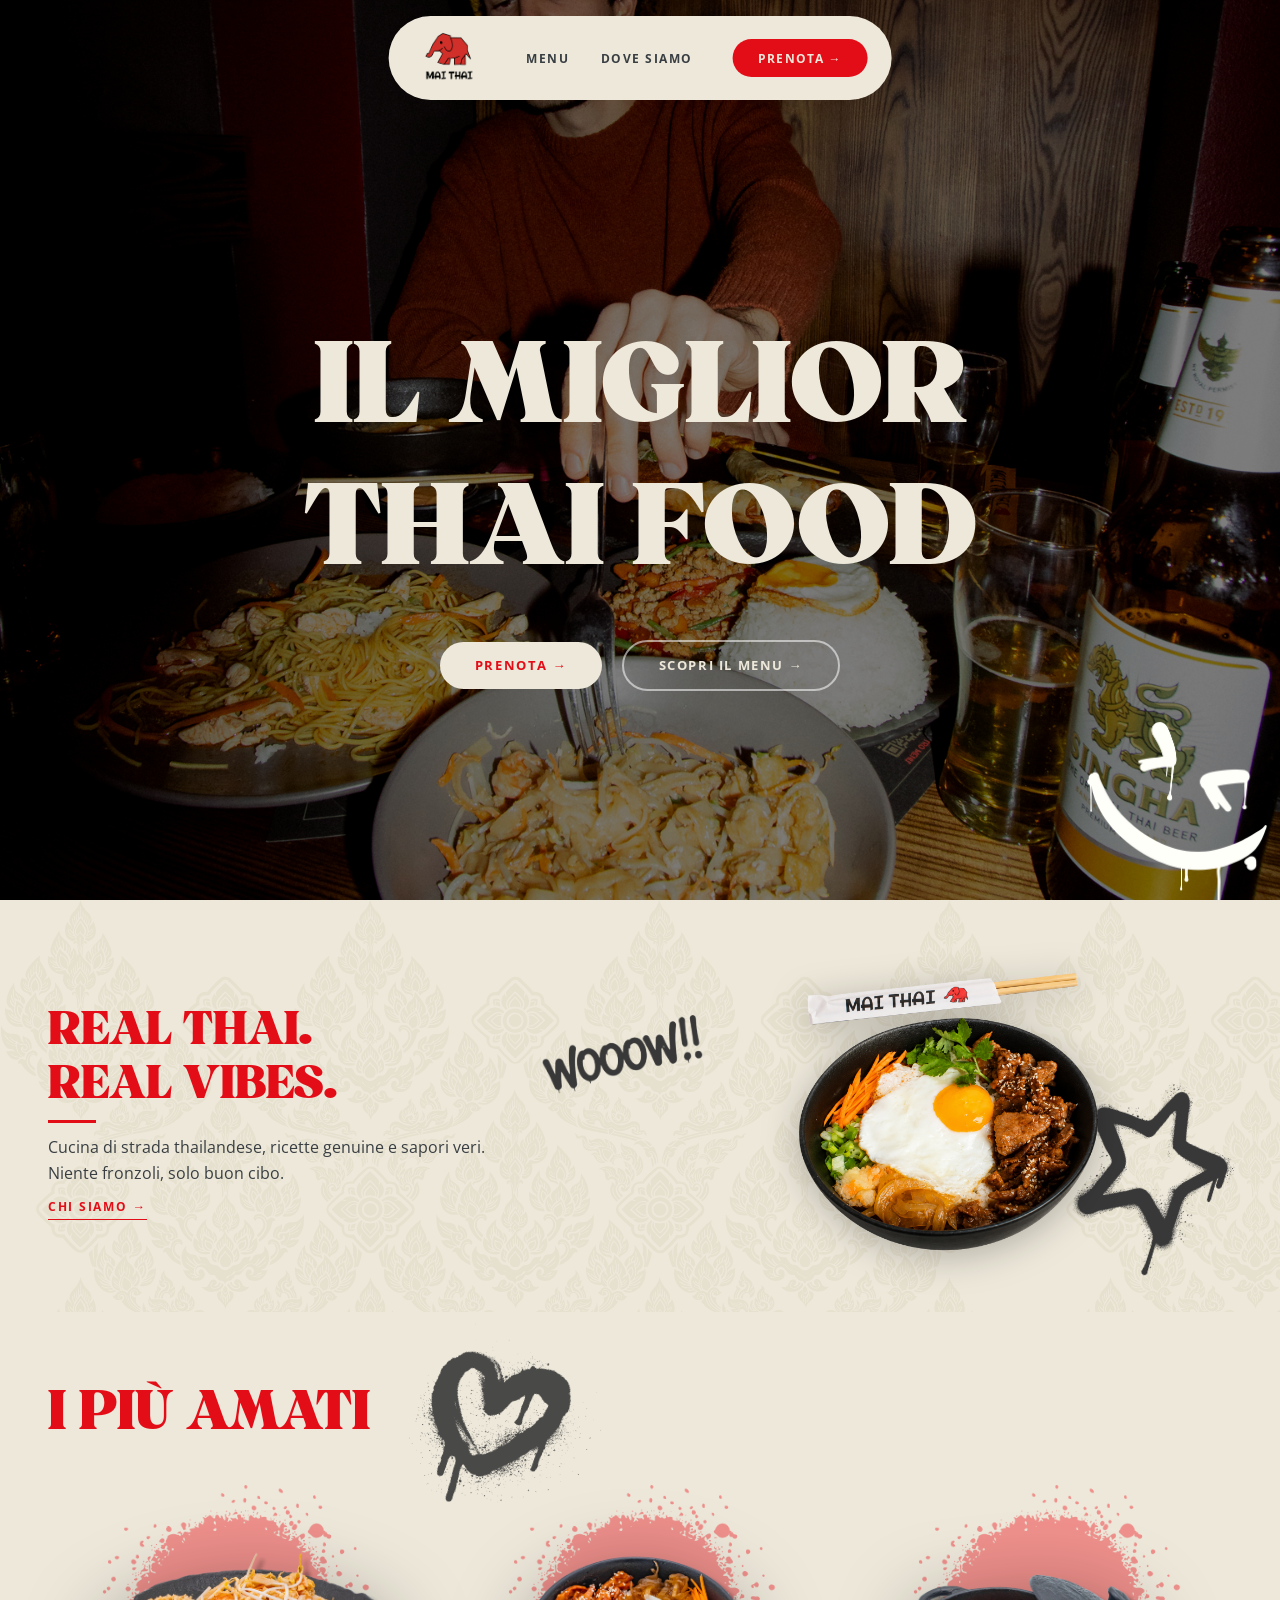
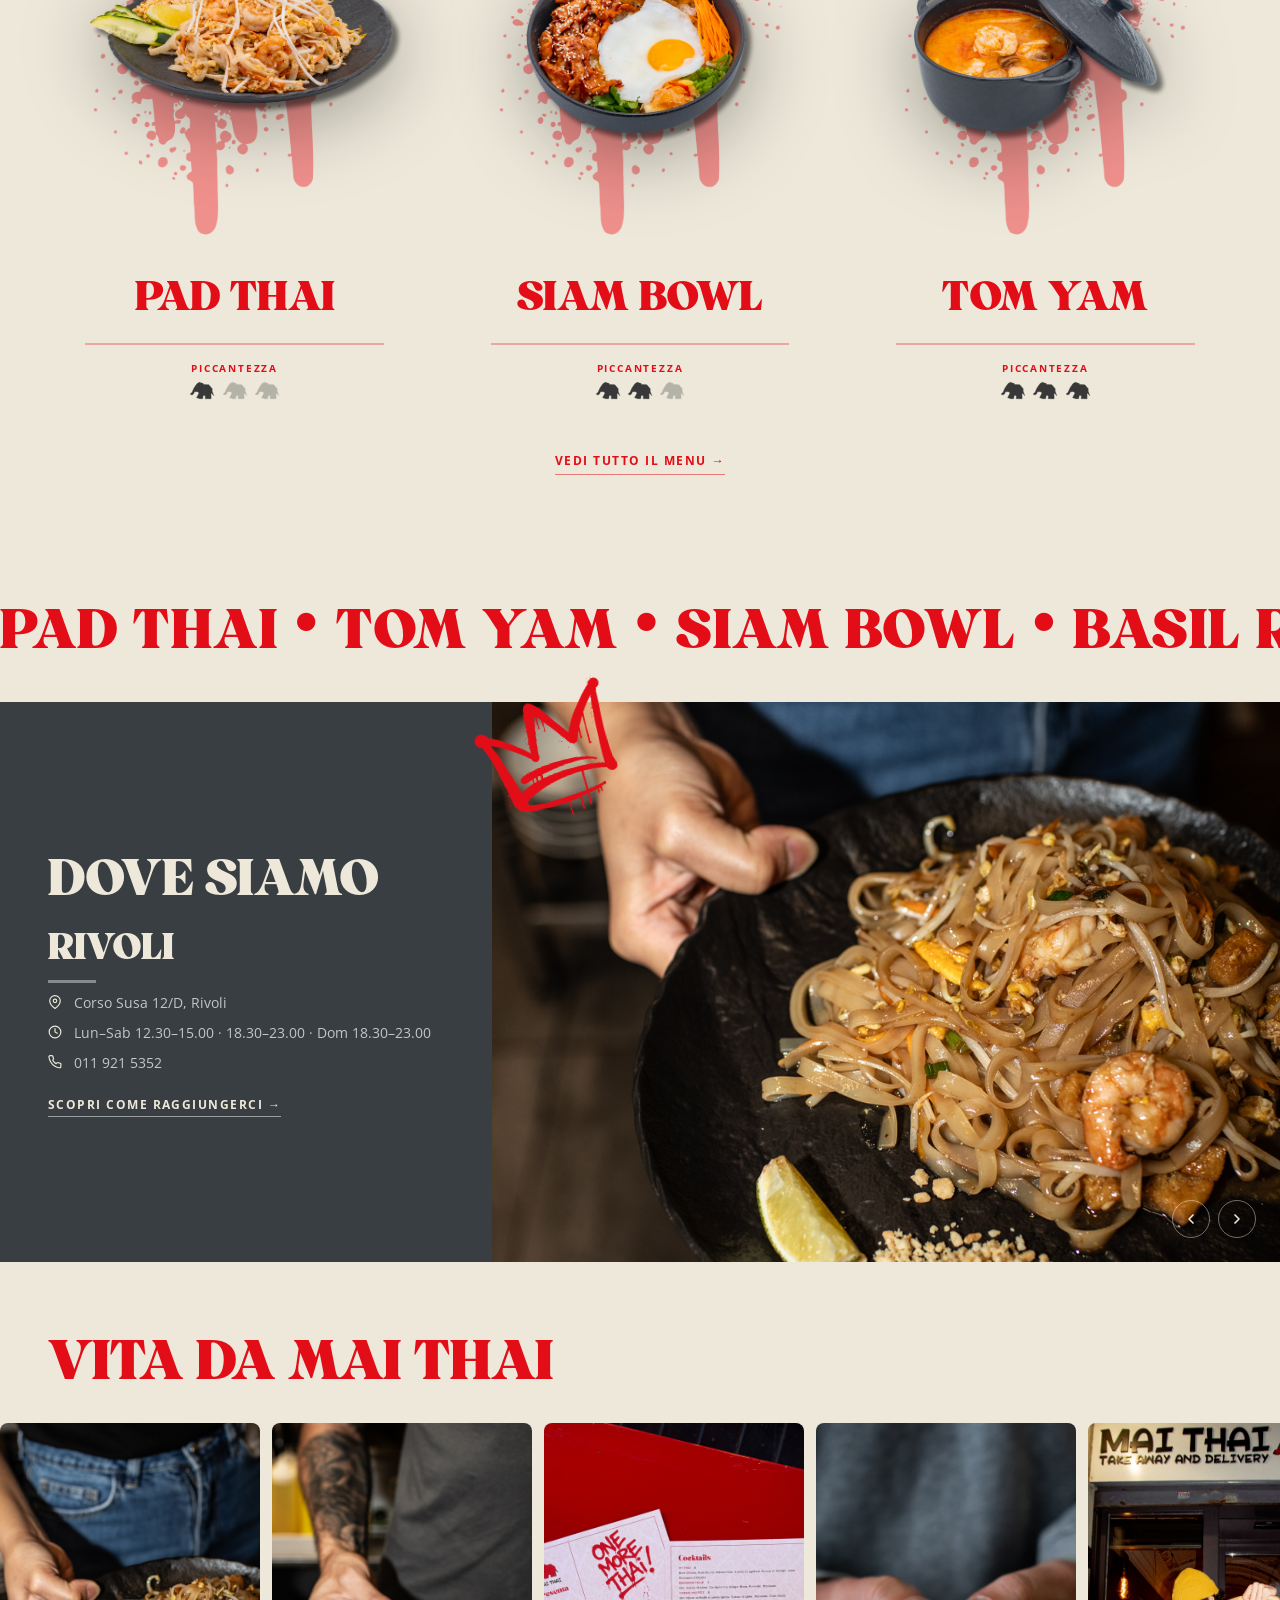
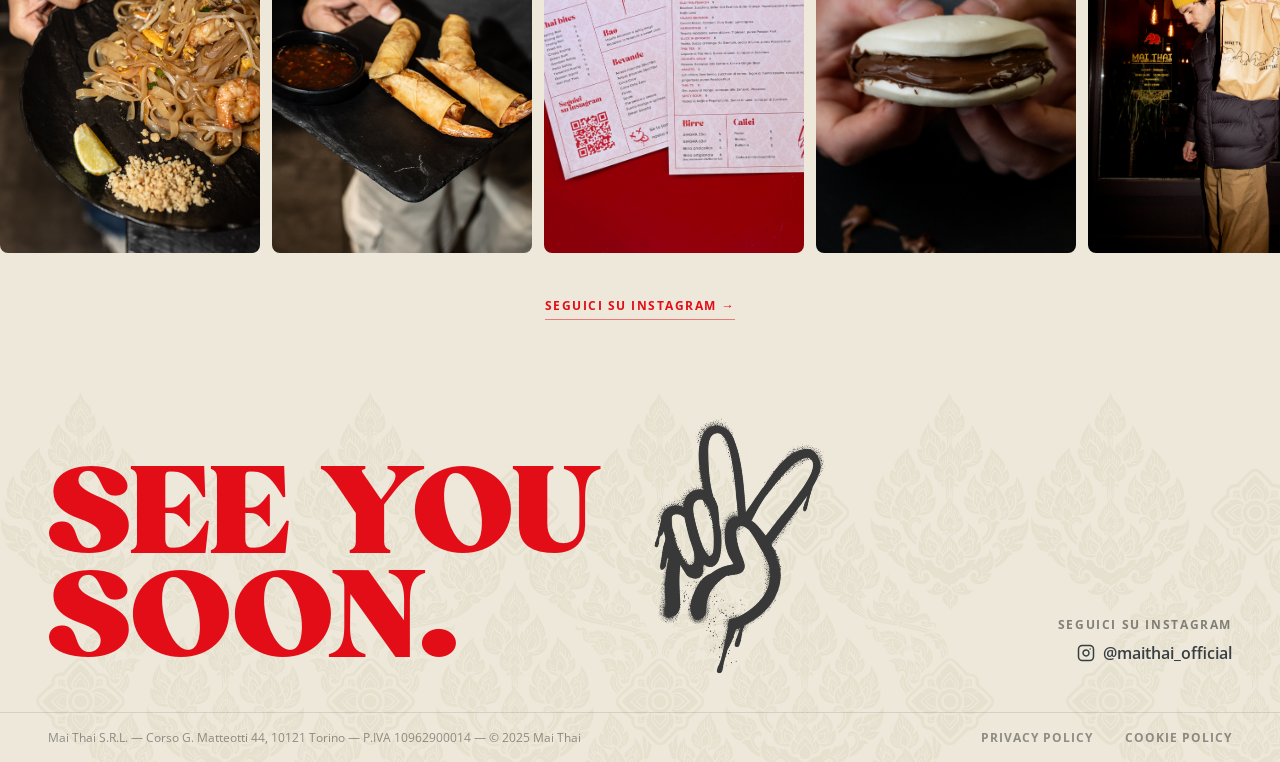
==== index.html @ e47cfad9 "Grafiche graffiti: bestseller beige, corona sedi, freccia hero sedi Sezione 'I piu amati': - Sfondo " ====
<!DOCTYPE html>
<html lang="it">
<head>
  <meta charset="UTF-8">
  <meta name="viewport" content="width=device-width, initial-scale=1.0">
  <title>Mai Thai — Ristorante Thai Torino</title>
  <link rel="icon" href="images/loghi/logoheader.png">
  <link rel="stylesheet" href="css/reset.css">
  <link rel="stylesheet" href="css/animations.css">
  <link rel="stylesheet" href="css/home-v3.css">
  <link rel="preconnect" href="https://fonts.googleapis.com">
  <link rel="preconnect" href="https://fonts.gstatic.com" crossorigin>
  <link href="https://fonts.googleapis.com/css2?family=Open+Sans:ital,wght@0,300..800;1,300..800&display=swap" rel="stylesheet">
</head>
<body>

  <!-- ===== HEADER ===== -->
  <header class="v3-header">
    <div class="v3-header__inner">
      <a href="index.html" class="v3-header__logo">
        <img src="images/loghi/logoheader.png" alt="Mai Thai">
      </a>
      <nav class="v3-header__nav">
        <a href="menu.html">Menu</a>
        <a href="sedi.html">Dove siamo</a>
      </nav>
      <a href="sedi.html" class="v3-header__cta">Prenota &rarr;</a>
      <button class="v3-header__burger" aria-label="Apri menu" aria-expanded="false">
        <span></span><span></span><span></span>
      </button>
    </div>
  </header>

  <div class="v3-nav-mobile" id="v3-nav-mobile">
    <div class="v3-nav-mobile__inner">
      <a href="menu.html">Menu</a>
      <a href="sedi.html">Dove siamo</a>
      <a href="sedi.html" class="v3-nav-mobile__cta">Prenota &rarr;</a>
    </div>
  </div>

  <main>

    <!-- ===== HERO ===== -->
    <section class="v3-hero">

      <div class="v3-hero__content">
        <h1 class="v3-hero__title">
          <span>Il miglior</span>
          <span>Thai Food</span>
        </h1>
        <div class="v3-hero__ctas">
          <a href="sedi.html" class="v3-hero__cta v3-hero__cta--primary">Prenota →</a>
          <a href="#bestseller" class="v3-hero__cta v3-hero__cta--secondary">Scopri il menu →</a>
        </div>
      </div>

      <img src="images/grafiche/grafiti/SMILE.png" alt="" class="v3-graffiti v3-graffiti--smile-hero" aria-hidden="true">

    </section>

    <!-- ===== CHI SIAMO ===== -->
    <section class="v3-chisiamo">

      <div class="v3-chisiamo__inner">

        <div class="v3-chisiamo__text" data-reveal>
          <h2 class="v3-chisiamo__title">Real Thai.<br>Real Vibes.</h2>
          <div class="v3-chisiamo__divider"></div>
          <p class="v3-chisiamo__desc">Cucina di strada thailandese, ricette genuine e sapori veri. Niente fronzoli, solo buon cibo.</p>
          <a href="sedi.html" class="v3-chisiamo__link">Chi siamo &rarr;</a>
        </div>

        <img src="images/grafiche/grafiti/WOOW.png" alt="" class="v3-graffiti v3-graffiti--woow-chisiamo" aria-hidden="true">
        <img src="images/grafiche/grafiti/STELLINA.png" alt="" class="v3-graffiti v3-graffiti--stella-chisiamo-2" aria-hidden="true">

        <div class="v3-chisiamo__visual">
          <div class="v3-chisiamo__photo" data-reveal-right>
            <img src="images/grafiche/PROVA CHI SIAMO.png" alt="Mai Thai ristorante">
          </div>
        </div>

      </div>

    </section>

    <!-- ===== BEST SELLER ===== -->
    <section class="v3-bestseller" id="bestseller">

      <img src="images/grafiche/grafiti/cuore.png" alt="" class="v3-graffiti v3-graffiti--cuore-bs" aria-hidden="true">

      <h2 class="v3-bestseller__title">I più amati</h2>

      <div class="v3-bestseller__grid">

        <div class="v3-dish">
          <div class="v3-dish__img">
            <img src="images/PIATTI/PADTHAI.png" alt="Pad Thai">
          </div>
          <h3 class="v3-dish__name">Pad Thai</h3>
          <div class="v3-dish__spice">
            <span class="v3-dish__spice-label">Piccantezza</span>
            <div class="v3-dish__spice-icons">
              <img src="images/loghi/elefante-rosso.svg" class="active" alt="">
              <img src="images/loghi/elefante-rosso.svg" alt="">
              <img src="images/loghi/elefante-rosso.svg" alt="">
            </div>
          </div>
          <div class="v3-dish__line"></div>
        </div>

        <div class="v3-dish">
          <div class="v3-dish__img">
            <img src="images/PIATTI/SIAMBOWL.png" alt="Siam Bowl">
          </div>
          <h3 class="v3-dish__name">Siam Bowl</h3>
          <div class="v3-dish__spice">
            <span class="v3-dish__spice-label">Piccantezza</span>
            <div class="v3-dish__spice-icons">
              <img src="images/loghi/elefante-rosso.svg" class="active" alt="">
              <img src="images/loghi/elefante-rosso.svg" class="active" alt="">
              <img src="images/loghi/elefante-rosso.svg" alt="">
            </div>
          </div>
          <div class="v3-dish__line"></div>
        </div>

        <div class="v3-dish">
          <div class="v3-dish__img">
            <img src="images/PIATTI/TOMYAMKOONG.png" alt="Tom Yam">
          </div>
          <h3 class="v3-dish__name">Tom Yam</h3>
          <div class="v3-dish__spice">
            <span class="v3-dish__spice-label">Piccantezza</span>
            <div class="v3-dish__spice-icons">
              <img src="images/loghi/elefante-rosso.svg" class="active" alt="">
              <img src="images/loghi/elefante-rosso.svg" class="active" alt="">
              <img src="images/loghi/elefante-rosso.svg" class="active" alt="">
            </div>
          </div>
          <div class="v3-dish__line"></div>
        </div>

      </div>

      <div class="v3-bestseller__cta">
        <a href="menu.html">Vedi tutto il menu &rarr;</a>
      </div>

    </section>

    <!-- ===== TICKER ===== -->
    <div class="v3-ticker" aria-hidden="true">
      <div class="v3-ticker__wrap">
        <div class="v3-ticker__track">
          <span>PAD THAI &bull; TOM YAM &bull; SIAM BOWL &bull; BASIL RICE &bull; SPRING ROLL &bull; GREEN CURRY &bull; PRAWN PANANG &bull;&nbsp;&nbsp;</span>
          <span>PAD THAI &bull; TOM YAM &bull; SIAM BOWL &bull; BASIL RICE &bull; SPRING ROLL &bull; GREEN CURRY &bull; PRAWN PANANG &bull;&nbsp;&nbsp;</span>
        </div>
      </div>
    </div>

    <!-- ===== DOVE SIAMO — SLIDER ===== -->
    <section class="v3-sedi">

      <img src="images/grafiche/grafiti/corona-rossa.png" alt="" class="v3-graffiti v3-graffiti--corona-sedi" aria-hidden="true">

      <!-- Colonna sinistra: info slides + controlli -->
      <div class="v3-sedi__left">

        <!-- Slide 1: Rivoli -->
        <div class="v3-sedi__slide active">
          <div class="v3-sedi__info">
            <h2 class="v3-sedi__heading">Dove siamo</h2>
            <p class="v3-sedi__city">Rivoli</p>
            <div class="v3-sedi__divider"></div>
            <div class="v3-sedi__row">
              <svg width="14" height="14" viewBox="0 0 24 24" fill="none" stroke="currentColor" stroke-width="2" stroke-linecap="round" stroke-linejoin="round"><path d="M21 10c0 7-9 13-9 13s-9-6-9-13a9 9 0 0 1 18 0z"/><circle cx="12" cy="10" r="3"/></svg>
              Corso Susa 12/D, Rivoli
            </div>
            <div class="v3-sedi__row">
              <svg width="14" height="14" viewBox="0 0 24 24" fill="none" stroke="currentColor" stroke-width="2" stroke-linecap="round" stroke-linejoin="round"><circle cx="12" cy="12" r="10"/><polyline points="12 6 12 12 16 14"/></svg>
              Lun–Sab 12.30–15.00 &middot; 18.30–23.00 &middot; Dom 18.30–23.00
            </div>
            <div class="v3-sedi__row">
              <svg width="14" height="14" viewBox="0 0 24 24" fill="none" stroke="currentColor" stroke-width="2" stroke-linecap="round" stroke-linejoin="round"><path d="M22 16.92v3a2 2 0 0 1-2.18 2 19.79 19.79 0 0 1-8.63-3.07A19.5 19.5 0 0 1 4.69 12 19.79 19.79 0 0 1 1.61 3.41 2 2 0 0 1 3.59 1h3a2 2 0 0 1 2 1.72 12.84 12.84 0 0 0 .7 2.81 2 2 0 0 1-.45 2.11L8.09 8.91a16 16 0 0 0 6 6l1.27-1.27a2 2 0 0 1 2.11-.45 12.84 12.84 0 0 0 2.81.7A2 2 0 0 1 22 16.92z"/></svg>
              <a href="tel:01119215352">011 921 5352</a>
            </div>
            <a href="sedi.html#rivoli" class="v3-sedi__cta">Scopri come raggiungerci &rarr;</a>
          </div>
        </div>

        <!-- Slide 2: Torino -->
        <div class="v3-sedi__slide">
          <div class="v3-sedi__info">
            <h2 class="v3-sedi__heading">Dove siamo</h2>
            <p class="v3-sedi__city">Torino</p>
            <div class="v3-sedi__divider"></div>
            <div class="v3-sedi__row">
              <svg width="14" height="14" viewBox="0 0 24 24" fill="none" stroke="currentColor" stroke-width="2" stroke-linecap="round" stroke-linejoin="round"><path d="M21 10c0 7-9 13-9 13s-9-6-9-13a9 9 0 0 1 18 0z"/><circle cx="12" cy="10" r="3"/></svg>
              Via Mazzini 56/H, Torino
            </div>
            <div class="v3-sedi__row">
              <svg width="14" height="14" viewBox="0 0 24 24" fill="none" stroke="currentColor" stroke-width="2" stroke-linecap="round" stroke-linejoin="round"><circle cx="12" cy="12" r="10"/><polyline points="12 6 12 12 16 14"/></svg>
              Lun–Sab 12.30–15.00 &middot; 18.30–23.00 &middot; Dom 18.30–23.00
            </div>
            <div class="v3-sedi__row">
              <svg width="14" height="14" viewBox="0 0 24 24" fill="none" stroke="currentColor" stroke-width="2" stroke-linecap="round" stroke-linejoin="round"><path d="M22 16.92v3a2 2 0 0 1-2.18 2 19.79 19.79 0 0 1-8.63-3.07A19.5 19.5 0 0 1 4.69 12 19.79 19.79 0 0 1 1.61 3.41 2 2 0 0 1 3.59 1h3a2 2 0 0 1 2 1.72 12.84 12.84 0 0 0 .7 2.81 2 2 0 0 1-.45 2.11L8.09 8.91a16 16 0 0 0 6 6l1.27-1.27a2 2 0 0 1 2.11-.45 12.84 12.84 0 0 0 2.81.7A2 2 0 0 1 22 16.92z"/></svg>
              <a href="tel:0117633653">011 763 3653</a>
            </div>
            <a href="sedi.html#torino" class="v3-sedi__cta">Scopri come raggiungerci &rarr;</a>
          </div>
        </div>

        <!-- Slide 3: Moncalieri -->
        <div class="v3-sedi__slide">
          <div class="v3-sedi__info">
            <h2 class="v3-sedi__heading">Dove siamo</h2>
            <p class="v3-sedi__city">Moncalieri</p>
            <div class="v3-sedi__divider"></div>
            <div class="v3-sedi__row">
              <svg width="14" height="14" viewBox="0 0 24 24" fill="none" stroke="currentColor" stroke-width="2" stroke-linecap="round" stroke-linejoin="round"><path d="M21 10c0 7-9 13-9 13s-9-6-9-13a9 9 0 0 1 18 0z"/><circle cx="12" cy="10" r="3"/></svg>
              Strada Torino 1, Moncalieri
            </div>
            <div class="v3-sedi__row">
              <svg width="14" height="14" viewBox="0 0 24 24" fill="none" stroke="currentColor" stroke-width="2" stroke-linecap="round" stroke-linejoin="round"><circle cx="12" cy="12" r="10"/><polyline points="12 6 12 12 16 14"/></svg>
              Lun–Sab 12.30–15.00 &middot; 18.30–23.00 &middot; Dom 18.30–23.00
            </div>
            <div class="v3-sedi__row">
              <svg width="14" height="14" viewBox="0 0 24 24" fill="none" stroke="currentColor" stroke-width="2" stroke-linecap="round" stroke-linejoin="round"><path d="M22 16.92v3a2 2 0 0 1-2.18 2 19.79 19.79 0 0 1-8.63-3.07A19.5 19.5 0 0 1 4.69 12 19.79 19.79 0 0 1 1.61 3.41 2 2 0 0 1 3.59 1h3a2 2 0 0 1 2 1.72 12.84 12.84 0 0 0 .7 2.81 2 2 0 0 1-.45 2.11L8.09 8.91a16 16 0 0 0 6 6l1.27-1.27a2 2 0 0 1 2.11-.45 12.84 12.84 0 0 0 2.81.7A2 2 0 0 1 22 16.92z"/></svg>
              <a href="tel:0116404405">011 640 4405</a>
            </div>
            <a href="sedi.html#moncalieri" class="v3-sedi__cta">Scopri come raggiungerci &rarr;</a>
          </div>
        </div>

        <!-- Slide 4: Torino 2 -->
        <div class="v3-sedi__slide">
          <div class="v3-sedi__info">
            <h2 class="v3-sedi__heading">Dove siamo</h2>
            <p class="v3-sedi__city">Torino 2</p>
            <div class="v3-sedi__divider"></div>
            <div class="v3-sedi__row">
              <svg width="14" height="14" viewBox="0 0 24 24" fill="none" stroke="currentColor" stroke-width="2" stroke-linecap="round" stroke-linejoin="round"><path d="M21 10c0 7-9 13-9 13s-9-6-9-13a9 9 0 0 1 18 0z"/><circle cx="12" cy="10" r="3"/></svg>
              Via G. Gropello 22, Torino
            </div>
            <div class="v3-sedi__row">
              <svg width="14" height="14" viewBox="0 0 24 24" fill="none" stroke="currentColor" stroke-width="2" stroke-linecap="round" stroke-linejoin="round"><circle cx="12" cy="12" r="10"/><polyline points="12 6 12 12 16 14"/></svg>
              Lun–Sab 12.30–15.00 &middot; 18.30–23.00 &middot; Dom 18.30–23.00
            </div>
            <div class="v3-sedi__row">
              <svg width="14" height="14" viewBox="0 0 24 24" fill="none" stroke="currentColor" stroke-width="2" stroke-linecap="round" stroke-linejoin="round"><path d="M22 16.92v3a2 2 0 0 1-2.18 2 19.79 19.79 0 0 1-8.63-3.07A19.5 19.5 0 0 1 4.69 12 19.79 19.79 0 0 1 1.61 3.41 2 2 0 0 1 3.59 1h3a2 2 0 0 1 2 1.72 12.84 12.84 0 0 0 .7 2.81 2 2 0 0 1-.45 2.11L8.09 8.91a16 16 0 0 0 6 6l1.27-1.27a2 2 0 0 1 2.11-.45 12.84 12.84 0 0 0 2.81.7A2 2 0 0 1 22 16.92z"/></svg>
              <a href="tel:0117602823">011 760 2823</a>
            </div>
            <a href="sedi.html#torino2" class="v3-sedi__cta">Scopri come raggiungerci &rarr;</a>
          </div>
        </div>

        <!-- Slide 5: Chieri -->
        <div class="v3-sedi__slide">
          <div class="v3-sedi__info">
            <h2 class="v3-sedi__heading">Dove siamo</h2>
            <p class="v3-sedi__city">Chieri</p>
            <div class="v3-sedi__divider"></div>
            <div class="v3-sedi__row">
              <svg width="14" height="14" viewBox="0 0 24 24" fill="none" stroke="currentColor" stroke-width="2" stroke-linecap="round" stroke-linejoin="round"><path d="M21 10c0 7-9 13-9 13s-9-6-9-13a9 9 0 0 1 18 0z"/><circle cx="12" cy="10" r="3"/></svg>
              Via Marconi 1, Chieri
            </div>
            <div class="v3-sedi__row">
              <svg width="14" height="14" viewBox="0 0 24 24" fill="none" stroke="currentColor" stroke-width="2" stroke-linecap="round" stroke-linejoin="round"><circle cx="12" cy="12" r="10"/><polyline points="12 6 12 12 16 14"/></svg>
              Lun–Sab 12.30–15.00 &middot; 18.30–23.00 &middot; Dom 18.30–23.00
            </div>
            <div class="v3-sedi__row">
              <svg width="14" height="14" viewBox="0 0 24 24" fill="none" stroke="currentColor" stroke-width="2" stroke-linecap="round" stroke-linejoin="round"><path d="M22 16.92v3a2 2 0 0 1-2.18 2 19.79 19.79 0 0 1-8.63-3.07A19.5 19.5 0 0 1 4.69 12 19.79 19.79 0 0 1 1.61 3.41 2 2 0 0 1 3.59 1h3a2 2 0 0 1 2 1.72 12.84 12.84 0 0 0 .7 2.81 2 2 0 0 1-.45 2.11L8.09 8.91a16 16 0 0 0 6 6l1.27-1.27a2 2 0 0 1 2.11-.45 12.84 12.84 0 0 0 2.81.7A2 2 0 0 1 22 16.92z"/></svg>
              <a href="tel:0119315778">011 931 5778</a>
            </div>
            <a href="sedi.html#chieri" class="v3-sedi__cta">Scopri come raggiungerci &rarr;</a>
          </div>
        </div>

        <!-- Slide 6: Cuneo -->
        <div class="v3-sedi__slide">
          <div class="v3-sedi__info">
            <h2 class="v3-sedi__heading">Dove siamo</h2>
            <p class="v3-sedi__city">Cuneo</p>
            <div class="v3-sedi__divider"></div>
            <div class="v3-sedi__row">
              <svg width="14" height="14" viewBox="0 0 24 24" fill="none" stroke="currentColor" stroke-width="2" stroke-linecap="round" stroke-linejoin="round"><path d="M21 10c0 7-9 13-9 13s-9-6-9-13a9 9 0 0 1 18 0z"/><circle cx="12" cy="10" r="3"/></svg>
              Piazza Vincenzo Virginio 9/B, Cuneo
            </div>
            <div class="v3-sedi__row">
              <svg width="14" height="14" viewBox="0 0 24 24" fill="none" stroke="currentColor" stroke-width="2" stroke-linecap="round" stroke-linejoin="round"><circle cx="12" cy="12" r="10"/><polyline points="12 6 12 12 16 14"/></svg>
              Lun–Sab 12.30–15.00 &middot; 18.30–23.00 &middot; Dom 18.30–23.00
            </div>
            <div class="v3-sedi__row">
              <svg width="14" height="14" viewBox="0 0 24 24" fill="none" stroke="currentColor" stroke-width="2" stroke-linecap="round" stroke-linejoin="round"><path d="M22 16.92v3a2 2 0 0 1-2.18 2 19.79 19.79 0 0 1-8.63-3.07A19.5 19.5 0 0 1 4.69 12 19.79 19.79 0 0 1 1.61 3.41 2 2 0 0 1 3.59 1h3a2 2 0 0 1 2 1.72 12.84 12.84 0 0 0 .7 2.81 2 2 0 0 1-.45 2.11L8.09 8.91a16 16 0 0 0 6 6l1.27-1.27a2 2 0 0 1 2.11-.45 12.84 12.84 0 0 0 2.81.7A2 2 0 0 1 22 16.92z"/></svg>
              <a href="tel:0171480470">0171 480 470</a>
            </div>
            <a href="sedi.html#cuneo" class="v3-sedi__cta">Scopri come raggiungerci &rarr;</a>
          </div>
        </div>

        <!-- Slide 7: Mondovì -->
        <div class="v3-sedi__slide">
          <div class="v3-sedi__info">
            <h2 class="v3-sedi__heading">Dove siamo</h2>
            <p class="v3-sedi__city">Mondov&igrave;</p>
            <div class="v3-sedi__divider"></div>
            <div class="v3-sedi__row">
              <svg width="14" height="14" viewBox="0 0 24 24" fill="none" stroke="currentColor" stroke-width="2" stroke-linecap="round" stroke-linejoin="round"><path d="M21 10c0 7-9 13-9 13s-9-6-9-13a9 9 0 0 1 18 0z"/><circle cx="12" cy="10" r="3"/></svg>
              Corso Statuto 10, Mondov&igrave;
            </div>
            <div class="v3-sedi__row">
              <svg width="14" height="14" viewBox="0 0 24 24" fill="none" stroke="currentColor" stroke-width="2" stroke-linecap="round" stroke-linejoin="round"><circle cx="12" cy="12" r="10"/><polyline points="12 6 12 12 16 14"/></svg>
              Lun–Sab 12.30–15.00 &middot; 18.30–23.00 &middot; Dom 18.30–23.00
            </div>
            <div class="v3-sedi__row">
              <svg width="14" height="14" viewBox="0 0 24 24" fill="none" stroke="currentColor" stroke-width="2" stroke-linecap="round" stroke-linejoin="round"><path d="M22 16.92v3a2 2 0 0 1-2.18 2 19.79 19.79 0 0 1-8.63-3.07A19.5 19.5 0 0 1 4.69 12 19.79 19.79 0 0 1 1.61 3.41 2 2 0 0 1 3.59 1h3a2 2 0 0 1 2 1.72 12.84 12.84 0 0 0 .7 2.81 2 2 0 0 1-.45 2.11L8.09 8.91a16 16 0 0 0 6 6l1.27-1.27a2 2 0 0 1 2.11-.45 12.84 12.84 0 0 0 2.81.7A2 2 0 0 1 22 16.92z"/></svg>
              <a href="tel:0174300296">0174 300 296</a>
            </div>
            <a href="sedi.html#mondovi" class="v3-sedi__cta">Scopri come raggiungerci &rarr;</a>
          </div>
        </div>

      </div>

      <!-- Colonna destra: foto -->
      <div class="v3-sedi__right">
        <div class="v3-sedi__photo active"><img src="images/street/STREET1.jpg" alt="Mai Thai Rivoli" style="object-position: center 55%;"></div>
        <div class="v3-sedi__photo"><img src="images/street/STREET2.jpg" alt="Mai Thai Torino" style="object-position: center 55%;"></div>
        <div class="v3-sedi__photo"><img src="images/street/STREET3.jpg" alt="Mai Thai Moncalieri" style="object-position: center center;"></div>
        <div class="v3-sedi__photo"><img src="images/street/STREET4.jpg" alt="Mai Thai Torino 2" style="object-position: center 55%;"></div>
        <div class="v3-sedi__photo"><img src="images/street/STREET5.jpg" alt="Mai Thai Chieri" style="object-position: center 35%;"></div>
        <div class="v3-sedi__photo"><img src="images/street/STREET6.jpg" alt="Mai Thai Cuneo" style="object-position: center 40%;"></div>
        <div class="v3-sedi__photo"><img src="images/street/STREET7.jpg" alt="Mai Thai Mondovì" style="object-position: center 40%;"></div>
      </div>

      <!-- Frecce overlay sulla foto (desktop) -->
      <div class="v3-sedi__arrows">
        <button class="v3-sedi__btn v3-sedi__btn--prev" aria-label="Sede precedente">
          <svg viewBox="0 0 24 24"><polyline points="15 18 9 12 15 6"/></svg>
        </button>
        <button class="v3-sedi__btn v3-sedi__btn--next" aria-label="Sede successiva">
          <svg viewBox="0 0 24 24"><polyline points="9 18 15 12 9 6"/></svg>
        </button>
      </div>

      <!-- Controlli (dots mobile) -->
      <div class="v3-sedi__controls">
        <span class="v3-sedi__counter"><strong>1</strong> / 7</span>
      </div>

    </section>

    <!-- ===== GALLERY — VITA DA MAI THAI ===== -->
    <section class="v3-gallery">

      <h2 class="v3-gallery__title">Vita da Mai Thai</h2>

      <div class="v3-gallery__wrap">
        <!-- Le foto sono elencate due volte: l'animazione trasla del 50%,
             cosi il loop si richiude senza stacco (stesso schema del ticker) -->
        <div class="v3-gallery__strip">
          <div class="v3-gallery__item"><img src="images/street/STREET1.jpg" alt="" loading="lazy"></div>
          <div class="v3-gallery__item"><img src="images/street/STREET2.jpg" alt="" loading="lazy"></div>
          <div class="v3-gallery__item"><img src="images/street/STREET3.jpg" alt="" loading="lazy"></div>
          <div class="v3-gallery__item"><img src="images/street/STREET4.jpg" alt="" loading="lazy"></div>
          <div class="v3-gallery__item"><img src="images/street/STREET5.jpg" alt="" loading="lazy"></div>
          <div class="v3-gallery__item"><img src="images/street/STREET7.jpg" alt="" loading="lazy"></div>
          <div class="v3-gallery__item"><img src="images/street/STREET8.jpg" alt="" loading="lazy"></div>
          <div class="v3-gallery__item"><img src="images/street/STREET9.jpg" alt="" loading="lazy"></div>
          <div class="v3-gallery__item"><img src="images/street/STREET10.jpg" alt="" loading="lazy"></div>
          <div class="v3-gallery__item"><img src="images/street/STREET11.jpg" alt="" loading="lazy"></div>

          <div class="v3-gallery__item" aria-hidden="true"><img src="images/street/STREET1.jpg" alt="" loading="lazy"></div>
          <div class="v3-gallery__item" aria-hidden="true"><img src="images/street/STREET2.jpg" alt="" loading="lazy"></div>
          <div class="v3-gallery__item" aria-hidden="true"><img src="images/street/STREET3.jpg" alt="" loading="lazy"></div>
          <div class="v3-gallery__item" aria-hidden="true"><img src="images/street/STREET4.jpg" alt="" loading="lazy"></div>
          <div class="v3-gallery__item" aria-hidden="true"><img src="images/street/STREET5.jpg" alt="" loading="lazy"></div>
          <div class="v3-gallery__item" aria-hidden="true"><img src="images/street/STREET7.jpg" alt="" loading="lazy"></div>
          <div class="v3-gallery__item" aria-hidden="true"><img src="images/street/STREET8.jpg" alt="" loading="lazy"></div>
          <div class="v3-gallery__item" aria-hidden="true"><img src="images/street/STREET9.jpg" alt="" loading="lazy"></div>
          <div class="v3-gallery__item" aria-hidden="true"><img src="images/street/STREET10.jpg" alt="" loading="lazy"></div>
          <div class="v3-gallery__item" aria-hidden="true"><img src="images/street/STREET11.jpg" alt="" loading="lazy"></div>
        </div>
      </div>

      <div class="v3-gallery__cta">
        <a href="https://www.instagram.com/maithai_official/" target="_blank" rel="noopener">Seguici su Instagram &rarr;</a>
      </div>

    </section>

  </main>

  <!-- ===== FOOTER ===== -->
  <footer class="v3-footer">

    <div class="v3-footer__main">
      <h2 class="v3-footer__headline">See you<br>soon.</h2>
      <img src="images/grafiche/grafiti/HAND.png" alt="" class="v3-graffiti v3-graffiti--smile-footer" aria-hidden="true">
      <div class="v3-footer__social">
        <p class="v3-footer__social-label">Seguici su Instagram</p>
        <a href="https://www.instagram.com/maithai_official/" target="_blank" rel="noopener" class="v3-footer__social-handle">
          <svg width="18" height="18" viewBox="0 0 24 24" fill="none" stroke="currentColor" stroke-width="2" stroke-linecap="round" stroke-linejoin="round"><rect x="2" y="2" width="20" height="20" rx="5" ry="5"/><path d="M16 11.37A4 4 0 1 1 12.63 8 4 4 0 0 1 16 11.37z"/><line x1="17.5" y1="6.5" x2="17.51" y2="6.5"/></svg>
          @maithai_official
        </a>
      </div>
    </div>

    <div class="v3-footer__bottom">
      <p class="v3-footer__legal">Mai Thai S.R.L. &mdash; Corso G. Matteotti 44, 10121 Torino &mdash; P.IVA 10962900014 &mdash; &copy; 2025 Mai Thai</p>
      <div class="v3-footer__bottom-links">
        <a href="#">Privacy Policy</a>
        <a href="#">Cookie Policy</a>
      </div>
    </div>

  </footer>

  <script src="js/animations.js"></script>
  <script src="js/home-v3.js"></script>

</body>
</html>
---- css/animations.css ----
/* ===== ANIMAZIONI SITO ===== */

/* ----- Scroll to top button ----- */
.scroll-top {
  position: fixed;
  bottom: 2rem;
  right: 2rem;
  z-index: 900;
  width: 48px;
  height: 48px;
  border-radius: 50%;
  background-color: var(--color-white);
  border: none;
  cursor: pointer;
  display: flex;
  align-items: center;
  justify-content: center;
  box-shadow: 0 4px 16px rgba(0,0,0,0.20);
  opacity: 0;
  transform: translateY(12px);
  transition: opacity 0.3s ease, transform 0.3s ease, background-color 0.2s;
  pointer-events: none;
}

.scroll-top.is-visible {
  opacity: 1;
  transform: translateY(0);
  pointer-events: auto;
}

.scroll-top:hover {
  background-color: var(--color-red);
  animation: btn-bounce-up 0.4s ease;
}

@keyframes btn-bounce-up {
  0%, 100% { transform: translateY(0); }
  40%       { transform: translateY(-6px); }
  70%       { transform: translateY(-2px); }
}

.scroll-top svg {
  width: 20px;
  height: 20px;
  color: var(--color-red);
  transition: color 0.2s;
}

.scroll-top:hover svg {
  color: var(--color-white);
}


/* ----- Transizioni tra pagine: loader con logo ----- */
#page-loader {
  position: fixed;
  inset: 0;
  z-index: 9999;
  background-color: #EDE8DA;
  display: flex;
  align-items: center;
  justify-content: center;
  opacity: 0;
  pointer-events: none;
  transition: opacity 0.25s ease;
}

#page-loader.is-active {
  opacity: 1;
  pointer-events: all;
}

#page-loader img {
  width: 140px;
  opacity: 0;
  transform: scale(0.85);
  transition: opacity 0.2s ease 0.15s, transform 0.3s cubic-bezier(0.34, 1.56, 0.64, 1) 0.15s;
}

#page-loader.is-active img {
  opacity: 1;
  transform: scale(1);
}

@keyframes page-fade-in {
  from { opacity: 0; }
  to   { opacity: 1; }
}

body {
  animation: page-fade-in 0.35s ease forwards;
}


/* ----- Scroll reveal ----- */
[data-reveal] {
  opacity: 0;
  transform: translateY(30px);
  transition: opacity 0.65s ease, transform 0.65s ease;
}

[data-reveal].is-visible {
  opacity: 1;
  transform: translateY(0);
}

/* ----- Scroll reveal con stagger sui figli ----- */
[data-reveal-stagger] > * {
  opacity: 0;
  transform: translateY(24px);
  transition: opacity 0.55s ease, transform 0.55s ease;
}

[data-reveal-stagger].is-visible > * {
  opacity: 1;
  transform: translateY(0);
}

/* ----- Hero: parole del titolo ----- */
.hero__word {
  display: inline-block;
  opacity: 0;
  transform: translateY(28px);
  transition: opacity 0.5s ease, transform 0.5s cubic-bezier(0.34, 1.56, 0.64, 1);
}

.hero__word.is-visible {
  opacity: 1;
  transform: translateY(0);
}

/* ----- Hero: sottotitolo e bottoni ----- */
.hero__sub,
.hero__actions {
  opacity: 0;
  transform: translateY(18px);
  transition: opacity 0.5s ease, transform 0.5s ease;
}

.hero__sub.is-visible,
.hero__actions.is-visible {
  opacity: 1;
  transform: translateY(0);
}

/* ----- Slide da destra con bounce ----- */
[data-reveal-right] {
  opacity: 0;
  transform: translateX(60px);
  transition: opacity 0.9s ease, transform 1.1s cubic-bezier(0.34, 1.56, 0.64, 1);
}

[data-reveal-right].is-visible {
  opacity: 1;
  transform: translateX(0);
}

/* ----- Rispetta prefers-reduced-motion ----- */
@media (prefers-reduced-motion: reduce) {
  [data-reveal],
  [data-reveal-right],
  [data-reveal-stagger] > *,
  .hero__word,
  .hero__sub,
  .hero__actions {
    opacity: 1 !important;
    transform: none !important;
    transition: none !important;
  }
}
---- css/home-v3.css ----
/* ===== HOME V3 — Bold Street Style ===== */

@font-face {
  font-family: 'TAN Ashford';
  src: url('../font/ashford-bold.woff') format('woff');
  font-weight: bold;
  font-style: normal;
}

:root {
  --red: #E30D18;
  --beige: #EDE8DA;
  --black: #383E42;
  --white: #EDE8DA;
  --font-display: 'TAN Ashford', Georgia, serif;
  --font-body: 'Open Sans', sans-serif;
}

*, *::before, *::after { box-sizing: border-box; margin: 0; padding: 0; }

body {
  font-family: var(--font-body);
  background-color: var(--beige);
  background-image: url("../images/grafiche/TEXTURE MENU.png");
  background-repeat: repeat;
  background-blend-mode: multiply;
  color: var(--black);
  -webkit-font-smoothing: antialiased;
}

a { text-decoration: none; color: inherit; }
ul { list-style: none; }
img { max-width: 100%; display: block; }

/* ===== HEADER ===== */

.v3-header {
  position: fixed;
  top: 1rem;
  left: 50%;
  transform: translateX(-50%);
  width: fit-content;
  max-width: calc(100% - 4rem);
  z-index: 100;
  background-color: var(--beige);
  border-radius: 999px;
}

.v3-header__inner {
  display: flex;
  align-items: center;
  gap: 2.5rem;
  padding: 0.7rem 1.5rem 0.7rem 1.5rem;
}

.v3-header__logo {
  flex-shrink: 0;
}

.v3-header__logo img {
  height: 62px;
  width: auto;
  display: block;
}

.v3-header__nav {
  display: flex;
  align-items: center;
  gap: 2rem;
}

.v3-header__nav a {
  font-family: var(--font-body);
  font-weight: 700;
  font-size: 0.75rem;
  letter-spacing: 0.12em;
  text-transform: uppercase;
  color: var(--black);
  transition: color 0.2s;
}

.v3-header__nav a:hover,
.v3-header__nav a.active {
  color: var(--red);
}

.v3-header__cta {
  font-family: var(--font-body);
  font-weight: 700;
  font-size: 0.75rem;
  letter-spacing: 0.1em;
  text-transform: uppercase;
  color: var(--beige);
  background-color: var(--red);
  padding: 0.65rem 1.6rem;
  border-radius: 999px;
  transition: background-color 0.2s;
  white-space: nowrap;
  flex-shrink: 0;
}

.v3-header__cta:hover {
  background-color: var(--black);
}

/* ===== GRAFFITI BASE ===== */

.v3-graffiti {
  position: absolute;
  pointer-events: none;
  user-select: none;
}

/* ===== HERO ===== */

.v3-hero {
  background-color: var(--red);
  background-image: url('../images/street/STREET6.jpg');
  background-size: cover;
  background-position: center 70%;
  min-height: 100vh;
  padding-top: 100px;
  display: flex;
  align-items: center;
  justify-content: center;
  padding-left: 3rem;
  padding-right: 3rem;
  position: relative;
  overflow: hidden;
}

.v3-hero::before {
  content: '';
  position: absolute;
  inset: 0;
  background: rgba(0, 0, 0, 0.50);
  z-index: 0;
}

.v3-hero__content {
  display: flex;
  flex-direction: column;
  align-items: center;
  gap: 3rem;
  z-index: 1;
  position: relative;
  text-align: center;
}

.v3-hero__title {
  font-family: var(--font-display);
  font-size: clamp(6rem, 13vw, 20rem);
  color: var(--white);
  line-height: 0.85;
  text-transform: uppercase;
  display: flex;
  flex-direction: column;
  align-items: center;
}

.v3-hero__title span {
  white-space: nowrap;
}

.v3-hero__ctas {
  display: flex;
  align-items: center;
  gap: 1.2rem;
}

.v3-hero__cta {
  font-family: var(--font-body);
  font-weight: 700;
  font-size: 0.82rem;
  letter-spacing: 0.12em;
  text-transform: uppercase;
  padding: 0.9rem 2.2rem;
  border-radius: 999px;
  transition: background-color 0.2s, color 0.2s, border-color 0.2s;
}

.v3-hero__cta--primary {
  background-color: var(--white);
  color: var(--red);
}

.v3-hero__cta--primary:hover {
  background-color: var(--black);
  color: var(--beige);
}

.v3-hero__cta--secondary {
  background-color: transparent;
  color: var(--white);
  border: 2px solid rgba(255,255,255,0.55);
}

.v3-hero__cta--secondary:hover {
  background-color: var(--black);
  color: var(--beige);
  border-color: var(--black);
}

.v3-hero__dish img {
  width: 100%;
  height: auto;
  object-fit: contain;
  filter: drop-shadow(0 30px 60px rgba(0,0,0,0.35));
}

/* WOOW — non usato al momento */
.v3-graffiti--woow {
  width: 280px;
  top: 12%;
  right: 4%;
  z-index: 3;
}

/* SMILE — posizione originale, dietro il piatto */
.v3-graffiti--smile-hero {
  width: 180px;
  bottom: -4%;
  right: 1%;
  z-index: 2;
  filter: brightness(0) invert(1) sepia(0.5) saturate(0.6);
}

/* ===== CHI SIAMO ===== */

.v3-chisiamo {
  position: relative;
  background-color: var(--beige);
  background-image: url("../images/grafiche/TEXTURE MENU.png");
  background-repeat: repeat;
  background-blend-mode: multiply;
  padding: 2.5rem 0 2rem;
  overflow: hidden;
}

.v3-chisiamo__inner {
  position: relative;
  z-index: 1;
  display: grid;
  grid-template-columns: 1fr 1fr;
  gap: 2rem;
  align-items: center;
  max-width: 1300px;
  margin: 0 auto;
  padding: 0 3rem;
}

/* WOOW — nello spazio vuoto tra il testo e la foto.
   Il PNG e nero: il filtro lo porta ad antracite (#383838).
   Nessuna rotazione CSS: la scritta e gia inclinata nel disegno. */
.v3-graffiti--woow-chisiamo {
  width: 220px;
  top: 12%;
  left: 40%;
  z-index: 2;
  filter: brightness(0) invert(1) brightness(0.22);
}

/* Seconda stellina, in basso a destra dietro il piatto.
   z-index -1 la manda sotto la foto ma resta dentro il contesto di
   impilamento di __inner, quindi sopra il pattern della sezione. */
.v3-graffiti--stella-chisiamo-2 {
  width: 155px;
  right: 4%;
  bottom: 2%;
  z-index: -1;
  transform: rotate(18deg);
  filter: brightness(0) invert(1) brightness(0.22);
}

.v3-chisiamo__text {
  display: flex;
  flex-direction: column;
  gap: 0.7rem;
}

.v3-chisiamo__title {
  font-family: var(--font-display);
  font-size: clamp(2.5rem, 5vw, 6.5rem);
  color: var(--red);
  line-height: 0.85;
  text-transform: uppercase;
}

.v3-chisiamo__divider {
  width: 3rem;
  height: 3px;
  background-color: var(--red);
}

.v3-chisiamo__desc {
  font-family: var(--font-body);
  font-size: 0.98rem;
  line-height: 1.7;
  color: var(--black);
  max-width: 460px;
}

.v3-chisiamo__link {
  font-family: var(--font-body);
  font-weight: 700;
  font-size: 0.78rem;
  letter-spacing: 0.14em;
  text-transform: uppercase;
  color: var(--red);
  display: inline-flex;
  align-items: center;
  gap: 0.4rem;
  border-bottom: 1.5px solid var(--red);
  padding-bottom: 0.25rem;
  width: fit-content;
  transition: gap 0.2s, opacity 0.2s;
}

.v3-chisiamo__link:hover { gap: 0.7rem; opacity: 0.75; }

.v3-chisiamo__visual {
  display: flex;
  align-items: center;
  justify-content: center;
}

.v3-chisiamo__photo img {
  max-height: 340px;
  width: auto;
  display: block;
  filter: drop-shadow(0 6px 18px rgba(0,0,0,0.25));
}

/* ===== BEST SELLER ===== */

.v3-bestseller {
  background-color: var(--beige);
  padding: 4rem 3rem 5rem;
  position: relative;
}

.v3-bestseller__title {
  font-family: var(--font-display);
  font-size: clamp(3rem, 6vw, 8rem);
  color: var(--red);
  text-transform: uppercase;
  line-height: 0.85;
  margin-bottom: 2rem;
}

/* ----- Grafiche che "sporcano" la sezione (ora beige) -----
   Tutte nere in origine: il filtro le porta al rosso primario. */

/* cuore — accanto al titolo */
.v3-graffiti--cuore-bs {
  width: 190px;
  top: 1.5rem;
  left: 32%;
  right: auto;
  z-index: 2;
  transform: rotate(20deg);
  opacity: 0.9;
  filter: brightness(0) invert(1) brightness(0.22);
}


.v3-bestseller__grid {
  display: grid;
  grid-template-columns: repeat(3, 1fr);
  gap: 2rem;
  max-width: 1200px;
  margin: 0 auto 3rem;
}

.v3-dish {
  display: flex;
  flex-direction: column;
  align-items: center;
  gap: 1.2rem;
  height: 100%;
}

/* Box immagine di altezza uniforme: le foto dei piatti hanno proporzioni
   diverse (piatto piano vs pentola alta) e con height:auto i nomi sotto
   finivano a quote diverse. Con aspect-ratio + contain restano allineati. */
.v3-dish__img {
  position: relative;
  width: 100%;
  aspect-ratio: 1 / 1;
  display: flex;
  align-items: center;
  justify-content: center;
}

/* Macchia spray dietro ogni piatto. Sta su uno pseudo-elemento cosi il
   colore tocca solo lei e non la foto del piatto. */
.v3-dish__img::before {
  content: '';
  position: absolute;
  inset: 0;
  background-image: url('../images/grafiche/grafiti/cerchio.png');
  background-repeat: no-repeat;
  background-position: center;
  background-size: 80%;
  filter: invert(13%) sepia(94%) saturate(5000%) hue-rotate(352deg) brightness(95%);
  opacity: 0.4;
  z-index: 0;
  pointer-events: none;
}

.v3-dish__img img {
  position: relative;
  z-index: 1;
  width: 100%;
  max-width: 640px;
  height: 100%;
  object-fit: contain;
  filter: drop-shadow(0 16px 40px rgba(0,0,0,0.35));
  transition: transform 0.35s;
}

.v3-dish:hover .v3-dish__img img {
  transform: translateY(-10px);
}

/* Il cap era 8rem ma la colonna è fissa a 379px (griglia 1200px / 3):
   "SIAM BOWL" a 96px misura ~435px e sbordava sulle colonne vicine. */
.v3-dish__name {
  font-family: var(--font-display);
  font-size: clamp(2rem, 4.5vw, 4.5rem);
  color: var(--red);
  text-transform: uppercase;
  line-height: 1;
  text-align: center;
  white-space: nowrap;
}

/* margin-top auto tiene la piccantezza sempre a filo in fondo alla card,
   anche se un nome dovesse andare a capo */
.v3-dish__spice {
  display: flex;
  flex-direction: column;
  align-items: center;
  gap: 0.4rem;
  border-top: 2px solid rgba(227, 13, 24, 0.3);
  padding-top: 1rem;
  width: 80%;
  margin: auto auto 0;
}

.v3-dish__spice-label {
  font-family: var(--font-body);
  font-size: 0.62rem;
  font-weight: 700;
  letter-spacing: 0.18em;
  text-transform: uppercase;
  color: var(--red);
}

.v3-dish__spice-icons {
  display: flex;
  align-items: center;
  gap: 0.4rem;
}

.v3-dish__spice-icons img {
  width: 26px;
  height: auto;
  filter: brightness(0) invert(1) brightness(0.22);
  opacity: 0.3;
  transition: opacity 0.2s;
}

.v3-dish__spice-icons img.active {
  opacity: 1;
}

.v3-dish__line { display: none; }

.v3-bestseller__cta {
  text-align: center;
  margin-top: 1rem;
}

.v3-bestseller__cta a {
  font-family: var(--font-body);
  font-weight: 700;
  font-size: 0.78rem;
  letter-spacing: 0.12em;
  text-transform: uppercase;
  color: var(--red);
  display: inline-flex;
  align-items: center;
  gap: 0.5rem;
  border-bottom: 1.5px solid rgba(227, 13, 24, 0.5);
  padding-bottom: 0.3rem;
  transition: gap 0.2s, border-color 0.2s;
}

.v3-bestseller__cta a:hover {
  gap: 0.75rem;
  border-bottom-color: var(--red);
}

/* ===== TICKER ===== */

.v3-ticker {
  background-color: var(--beige);
  overflow: hidden;
  padding: 2rem 0;
}

.v3-ticker__wrap {
  overflow: hidden;
  padding: 0.2rem 0;
}

.v3-ticker__track {
  display: flex;
  white-space: nowrap;
  width: max-content;
  animation: ticker 22s linear infinite;
}

.v3-ticker__track span {
  font-family: var(--font-display);
  font-size: clamp(3rem, 6vw, 7rem);
  text-transform: uppercase;
  color: var(--red);
  letter-spacing: 0.02em;
  line-height: 1;
}

@keyframes ticker {
  from { transform: translateX(0); }
  to   { transform: translateX(-50%); }
}


/* ===== DOVE SIAMO ===== */

.v3-sedi {
  display: grid;
  grid-template-columns: 1fr 1.6fr;
  grid-template-rows: 560px;
  background-color: var(--black);
  position: relative;
}

/* WOOW — angolo in alto a sinistra della foto sedi */
.v3-graffiti--woow-sedi {
  width: 320px;
  top: -60px;
  left: 38%;
  z-index: 10;
}

/* corona — a cavallo fra la colonna antracite e la foto.
   Usa corona-rossa.png, gia colorata nel rosso esatto del brand: niente
   filtro (dava un rosso approssimato) ne mask (non veniva renderizzata). */
.v3-graffiti--corona-sedi {
  width: 145px;
  top: -18px;
  left: 37%;
  z-index: 10;
  transform: rotate(-14deg);
}

.v3-sedi__left {
  grid-column: 1;
  grid-row: 1;
  display: flex;
  flex-direction: column;
}

.v3-sedi__right {
  grid-column: 2;
  grid-row: 1;
  overflow: hidden;
  position: relative;
}

.v3-sedi__slide {
  display: none;
}

.v3-sedi__slide.active {
  display: flex;
  flex-direction: column;
  height: 100%;
}

.v3-sedi__info {
  padding: 2rem 2rem 2rem 3rem;
  display: flex;
  flex-direction: column;
  justify-content: center;
  gap: 0.6rem;
  flex: 1;
}

.v3-sedi__heading {
  font-family: var(--font-display);
  font-size: clamp(2.5rem, 5.5vw, 7rem);
  color: var(--beige);
  line-height: 0.85;
  text-transform: uppercase;
  margin-bottom: 0.2rem;
}

.v3-sedi__city {
  font-family: var(--font-display);
  font-size: clamp(2rem, 4vw, 5.5rem);
  color: var(--white);
  text-transform: uppercase;
  line-height: 1;
}

.v3-sedi__divider {
  width: 3rem;
  height: 3px;
  background-color: rgba(255,255,255,0.4);
}

.v3-sedi__row {
  display: flex;
  align-items: flex-start;
  gap: 0.75rem;
  font-family: var(--font-body);
  font-size: 0.86rem;
  color: rgba(255,255,255,0.7);
  line-height: 1.5;
}

.v3-sedi__row svg {
  color: var(--white);
  flex-shrink: 0;
  margin-top: 2px;
}

.v3-sedi__cta {
  font-family: var(--font-body);
  font-weight: 700;
  font-size: 0.76rem;
  letter-spacing: 0.12em;
  text-transform: uppercase;
  color: var(--white);
  display: inline-flex;
  align-items: center;
  gap: 0.4rem;
  margin-top: 0.75rem;
  border-bottom: 1.5px solid rgba(255,255,255,0.5);
  padding-bottom: 0.2rem;
  width: fit-content;
  transition: color 0.2s, gap 0.2s, border-color 0.2s;
}

.v3-sedi__cta:hover {
  color: var(--white);
  border-bottom-color: var(--white);
  gap: 0.65rem;
}

.v3-sedi__photo {
  display: none;
  position: absolute;
  inset: 0;
}

.v3-sedi__photo.active {
  display: block;
}

.v3-sedi__photo img {
  width: 100%;
  height: 100%;
  object-fit: cover;
  object-position: center center;
  display: block;
}

/* Controls */

.v3-sedi__controls {
  display: none;
}

.v3-sedi__counter {
  font-family: var(--font-body);
  font-size: 0.82rem;
  color: rgba(255,255,255,0.55);
  letter-spacing: 0.05em;
}

.v3-sedi__counter strong { color: var(--white); }

.v3-sedi__dots {
  display: flex;
  align-items: center;
  gap: 0.5rem;
}

.v3-sedi__dot {
  width: 8px;
  height: 8px;
  border-radius: 50%;
  background-color: rgba(255,255,255,0.3);
  border: none;
  cursor: pointer;
  padding: 0;
  transition: background-color 0.3s, transform 0.3s;
}

.v3-sedi__dot.active {
  background-color: var(--white);
  transform: scale(1.4);
}

.v3-sedi__dot:hover:not(.active) {
  background-color: rgba(255,255,255,0.6);
}

.v3-sedi__arrows {
  position: absolute;
  bottom: 1.5rem;
  right: 1.5rem;
  display: flex;
  gap: 0.5rem;
  z-index: 10;
}

.v3-sedi__btn {
  width: 38px;
  height: 38px;
  border: 1.5px solid rgba(255,255,255,0.4);
  background: none;
  border-radius: 50%;
  cursor: pointer;
  display: flex;
  align-items: center;
  justify-content: center;
  color: var(--white);
  outline: none;
  transition: background-color 0.2s, color 0.2s, border-color 0.2s;
}

.v3-sedi__btn:hover {
  background-color: var(--black);
  color: var(--white);
  border-color: var(--black);
}

.v3-sedi__btn svg {
  width: 16px;
  height: 16px;
  stroke: currentColor;
  fill: none;
  stroke-width: 2.5;
  stroke-linecap: round;
  stroke-linejoin: round;
}

/* ===== FOOTER ===== */

.v3-footer {
  background-color: var(--beige);
  background-image: url("../images/grafiche/TEXTURE MENU.png");
  background-repeat: repeat;
  background-blend-mode: multiply;
}

.v3-footer__main {
  display: grid;
  grid-template-columns: 1fr auto;
  align-items: end;
  gap: 3rem;
  padding: 4rem 3rem 3rem;
  max-width: 1400px;
  margin: 0 auto;
  position: relative;
}

.v3-footer__headline {
  font-family: var(--font-display);
  font-size: clamp(5rem, 14vw, 18rem);
  color: var(--red);
  line-height: 0.58;
  text-transform: uppercase;
}

/* SMILE — footer */
.v3-graffiti--smile-footer {
  width: 150px;
  top: 2rem;
  right: 30rem;
  z-index: 1;
  transform: rotate(15deg);
  filter: brightness(0) invert(1) brightness(0.22);
}

.v3-footer__social {
  display: flex;
  flex-direction: column;
  align-items: flex-end;
  gap: 0.6rem;
  position: relative;
  z-index: 2;
}

.v3-footer__social-label {
  font-family: var(--font-body);
  font-size: 0.72rem;
  font-weight: 700;
  letter-spacing: 0.14em;
  text-transform: uppercase;
  color: rgba(0,0,0,0.45);
}

.v3-footer__social-handle {
  display: flex;
  align-items: center;
  gap: 0.5rem;
  font-family: var(--font-body);
  font-size: 1rem;
  font-weight: 600;
  color: var(--black);
  transition: opacity 0.2s;
}

.v3-footer__social-handle:hover { opacity: 0.75; }

.v3-footer__bottom {
  border-top: 1px solid rgba(0,0,0,0.1);
  padding: 1rem 3rem;
  display: flex;
  align-items: center;
  justify-content: space-between;
  gap: 1rem;
  max-width: 1400px;
  margin: 0 auto;
}

.v3-footer__legal {
  font-family: var(--font-body);
  font-size: 0.78rem;
  color: rgba(0,0,0,0.4);
}

.v3-footer__bottom-links {
  display: flex;
  gap: 2rem;
}

.v3-footer__bottom-links a {
  font-family: var(--font-body);
  font-size: 0.78rem;
  font-weight: 700;
  letter-spacing: 0.08em;
  text-transform: uppercase;
  color: rgba(0,0,0,0.4);
  transition: color 0.2s;
}

.v3-footer__bottom-links a:hover { color: var(--black); }

/* ===== HAMBURGER ===== */

.v3-header__burger {
  display: none;
  flex-direction: column;
  justify-content: center;
  gap: 5px;
  background: none;
  border: none;
  cursor: pointer;
  padding: 4px;
  z-index: 101;
}

.v3-header__burger span {
  display: block;
  width: 22px;
  height: 2px;
  background-color: var(--black);
  border-radius: 2px;
  transition: transform 0.3s ease, opacity 0.3s ease;
}

.v3-header__burger.is-open span:nth-child(1) {
  transform: rotate(45deg) translate(5px, 5px);
}
.v3-header__burger.is-open span:nth-child(2) {
  opacity: 0;
}
.v3-header__burger.is-open span:nth-child(3) {
  transform: rotate(-45deg) translate(5px, -5px);
}

/* ===== MOBILE NAV OVERLAY ===== */

.v3-nav-mobile {
  display: none;
  position: fixed;
  inset: 0;
  z-index: 100;
  background-color: var(--red);
  flex-direction: column;
  align-items: center;
  justify-content: center;
  gap: 0;
}

.v3-nav-mobile.is-open {
  display: flex;
}

.v3-nav-mobile__inner {
  display: flex;
  flex-direction: column;
  align-items: center;
  gap: 1.5rem;
}

.v3-nav-mobile__inner a {
  font-family: var(--font-display);
  font-size: clamp(2.8rem, 12vw, 5rem);
  color: var(--beige);
  text-transform: uppercase;
  line-height: 1;
  transition: opacity 0.2s;
}

.v3-nav-mobile__inner a:hover { opacity: 0.7; }

.v3-nav-mobile__inner a.active { opacity: 0.5; }

.v3-nav-mobile__cta {
  font-family: var(--font-body) !important;
  font-size: 0.85rem !important;
  font-weight: 700;
  letter-spacing: 0.1em;
  background-color: var(--beige) !important;
  color: var(--red) !important;
  padding: 0.85rem 2.5rem !important;
  border-radius: 999px;
  margin-top: 1rem;
  line-height: 1.4 !important;
}

/* ===== RESPONSIVE ===== */

@media (max-width: 768px) {
  /* Header */
  .v3-header__nav  { display: none; }
  .v3-header__cta  { display: none; }
  .v3-header__burger { display: flex; }
  .v3-header { max-width: calc(100% - 2rem); }
  .v3-header__logo img { height: 48px; }
  .v3-header__inner { padding: 0.5rem 1rem 0.5rem 1.25rem; gap: 1rem; }

  /* Hero */
  .v3-hero {
    padding-left: 1.5rem;
    padding-right: 1.5rem;
    padding-top: 96px;
    min-height: 90vh;
  }
  .v3-hero__content { text-align: center; }
  .v3-hero__title { font-size: clamp(4rem, 18vw, 7rem); }
  .v3-hero__ctas { flex-direction: column; align-items: center; gap: 0.75rem; }
  .v3-hero__cta { width: 100%; text-align: center; }
  .v3-graffiti--smile-hero { width: 100px; bottom: 3%; }

  /* Chi siamo */
  .v3-chisiamo__inner {
    grid-template-columns: 1fr;
    padding: 0 1.5rem;
    gap: 1.5rem;
  }
  .v3-chisiamo__photo { order: -1; }
  .v3-chisiamo__photo img { max-height: 240px; }

  /* A colonna singola il WOOW andrebbe in mezzo alla foto:
     piu piccolo e spostato nell'angolo */
  .v3-graffiti--woow-chisiamo {
    width: 130px;
    top: 1%;
    left: auto;
    right: 3%;
  }

  .v3-graffiti--stella-chisiamo-2 {
    width: 90px;
    right: auto;
    left: 3%;
    bottom: 6%;
  }

  /* Gallery */
  .v3-gallery { padding: 2.5rem 0 3rem; }
  .v3-gallery__title {
    font-size: clamp(2.5rem, 12vw, 5rem);
    padding: 0 1.5rem;
    margin-bottom: 1.5rem;
  }
  .v3-gallery__item { width: 180px; height: 300px; }
  .v3-gallery__strip { gap: 8px; }
  .v3-gallery__cta { margin-top: 1.5rem; }

  /* Bestseller */
  .v3-bestseller { padding: 2rem 0 2rem 1.5rem; }
  .v3-graffiti--cuore-bs { width: 90px; top: 1rem; left: auto; right: 1rem; }
  /* A colonna singola la corona finirebbe in mezzo al testo */
  .v3-graffiti--corona-sedi { width: 110px; top: -18px; left: auto; right: 5%; }
  .v3-bestseller__title { font-size: clamp(2.5rem, 12vw, 5rem); padding-right: 1.5rem; }
  .v3-bestseller__cta { padding-right: 1.5rem; }
  .v3-bestseller__grid {
    display: flex;
    flex-direction: row;
    overflow-x: auto;
    scroll-snap-type: x mandatory;
    gap: 1.25rem;
    padding-right: 1.5rem;
    padding-bottom: 0.5rem;
    scrollbar-width: none;
  }
  .v3-bestseller__grid::-webkit-scrollbar { display: none; }
  .v3-dish {
    flex: 0 0 72vw;
    max-width: 280px;
    scroll-snap-align: start;
  }
  .v3-dish__name { font-size: clamp(1.8rem, 8vw, 3rem); white-space: normal; }

  /* Sedi — carosello orizzontale, senza foto */
  .v3-sedi {
    display: block;
  }
  .v3-sedi__right  { display: none; }
  .v3-sedi__left {
    display: flex;
    flex-direction: row;
    overflow-x: auto;
    scroll-snap-type: x mandatory;
    scrollbar-width: none;
    -webkit-overflow-scrolling: touch;
  }
  .v3-sedi__left::-webkit-scrollbar { display: none; }
  .v3-sedi__slide {
    display: flex !important;
    flex: 0 0 100%;
    scroll-snap-align: start;
  }
  .v3-sedi__info { padding: 2rem 1.5rem; }
  .v3-sedi__controls { display: flex; justify-content: center; padding: 0.75rem 1rem; }
  .v3-sedi__arrows  { display: none; }
  .v3-sedi__counter { display: none; }
  .v3-sedi__heading { font-size: clamp(2rem, 10vw, 4rem); }
  .v3-sedi__city    { font-size: clamp(1.5rem, 8vw, 3rem); }

  /* Footer */
  .v3-footer__main {
    grid-template-columns: 1fr;
    padding: 2.5rem 1.5rem 2rem;
    gap: 1.5rem;
  }
  .v3-footer__headline { font-size: clamp(4rem, 18vw, 8rem); }
  .v3-footer__bottom {
    flex-direction: column;
    align-items: center;
    text-align: center;
    gap: 0.5rem;
    padding: 1.25rem 1.5rem;
  }
  .v3-footer__legal { font-size: 0.7rem; }
}

@media (max-width: 480px) {
  .v3-hero { padding-left: 1rem; padding-right: 1rem; }
  .v3-hero__title { font-size: clamp(3.5rem, 20vw, 6rem); }

  .v3-chisiamo__inner { padding: 0 1rem; gap: 1rem; }
  .v3-chisiamo__photo img { max-height: 180px; }

  .v3-bestseller { padding: 2rem 1rem 3rem; }
  .v3-bestseller__grid { gap: 1.5rem; }

  .v3-sedi__left  { padding: 1.5rem 1rem; }
  .v3-sedi__controls { padding: 0.5rem 1rem; }

  .v3-footer__main { padding: 2rem 1rem; }
  .v3-footer__headline { font-size: clamp(3rem, 18vw, 6rem); }
  .v3-footer__bottom { padding: 1rem; }
}

/* ===== GALLERY — VITA DA MAI THAI ===== */

.v3-gallery {
  background-color: var(--beige);
  padding: 4rem 0 4.5rem;
  overflow: hidden;
  position: relative;
}

/* Stessa scala del titolo bestseller (sezione a tutta larghezza con
   titolo a filo sinistro), colore rosso come le sezioni beige */
.v3-gallery__title {
  font-family: var(--font-display);
  font-size: clamp(3rem, 6vw, 8rem);
  color: var(--red);
  text-transform: uppercase;
  line-height: 0.85;
  margin-bottom: 2rem;
  padding: 0 3rem;
}

.v3-gallery__wrap {
  overflow: hidden;
}

/* Le foto sono duplicate nell'HTML: traslando del 50% il loop si
   richiude esattamente sulla seconda copia, senza stacco visibile. */
.v3-gallery__strip {
  display: flex;
  gap: 12px;
  width: max-content;
  animation: gallery-scroll 45s linear infinite;
}

@keyframes gallery-scroll {
  from { transform: translateX(0); }
  to   { transform: translateX(-50%); }
}

.v3-gallery:hover .v3-gallery__strip {
  animation-play-state: paused;
}

.v3-gallery__item {
  flex: 0 0 auto;
  width: 260px;
  height: 430px;
  border-radius: 8px;
  overflow: hidden;
  background-color: rgba(0, 0, 0, 0.08);
}

.v3-gallery__item img {
  width: 100%;
  height: 100%;
  object-fit: cover;
  display: block;
  transition: transform 0.5s ease;
}

.v3-gallery__item:hover img {
  transform: scale(1.06);
}

.v3-gallery__cta {
  text-align: center;
  margin-top: 2.5rem;
}

.v3-gallery__cta a {
  font-family: var(--font-body);
  font-weight: 700;
  font-size: 0.78rem;
  letter-spacing: 0.12em;
  text-transform: uppercase;
  color: var(--red);
  display: inline-flex;
  align-items: center;
  gap: 0.5rem;
  border-bottom: 1.5px solid rgba(227, 13, 24, 0.5);
  padding-bottom: 0.3rem;
  transition: gap 0.2s, border-color 0.2s;
}

.v3-gallery__cta a:hover {
  gap: 0.75rem;
  border-bottom-color: var(--red);
}

/* Chi preferisce meno movimento non vede lo scorrimento */
@media (prefers-reduced-motion: reduce) {
  .v3-gallery__strip { animation: none; }
}

/* ===== SCHERMI GRANDI ===== */
/* La sezione "Dove siamo" ha la riga a 560px fissi: senza un cap sulla
   larghezza la foto diventa una striscia bassissima e viene tagliata male
   da object-fit: cover. Qui l'altezza cresce insieme alla larghezza. */
@media (min-width: 1500px) {
  .v3-sedi {
    grid-template-rows: 660px;
  }

  .v3-sedi__info {
    max-width: 640px;
  }

  /* Più spazio in orizzontale: le colonne passano da 379px a 479px,
     quindi i nomi dei piatti possono tornare più grandi senza sbordare */
  .v3-bestseller__grid {
    max-width: 1500px;
  }

  .v3-dish__name {
    font-size: 5.5rem;
  }
}

@media (min-width: 2000px) {
  .v3-sedi {
    grid-template-rows: 780px;
  }
}
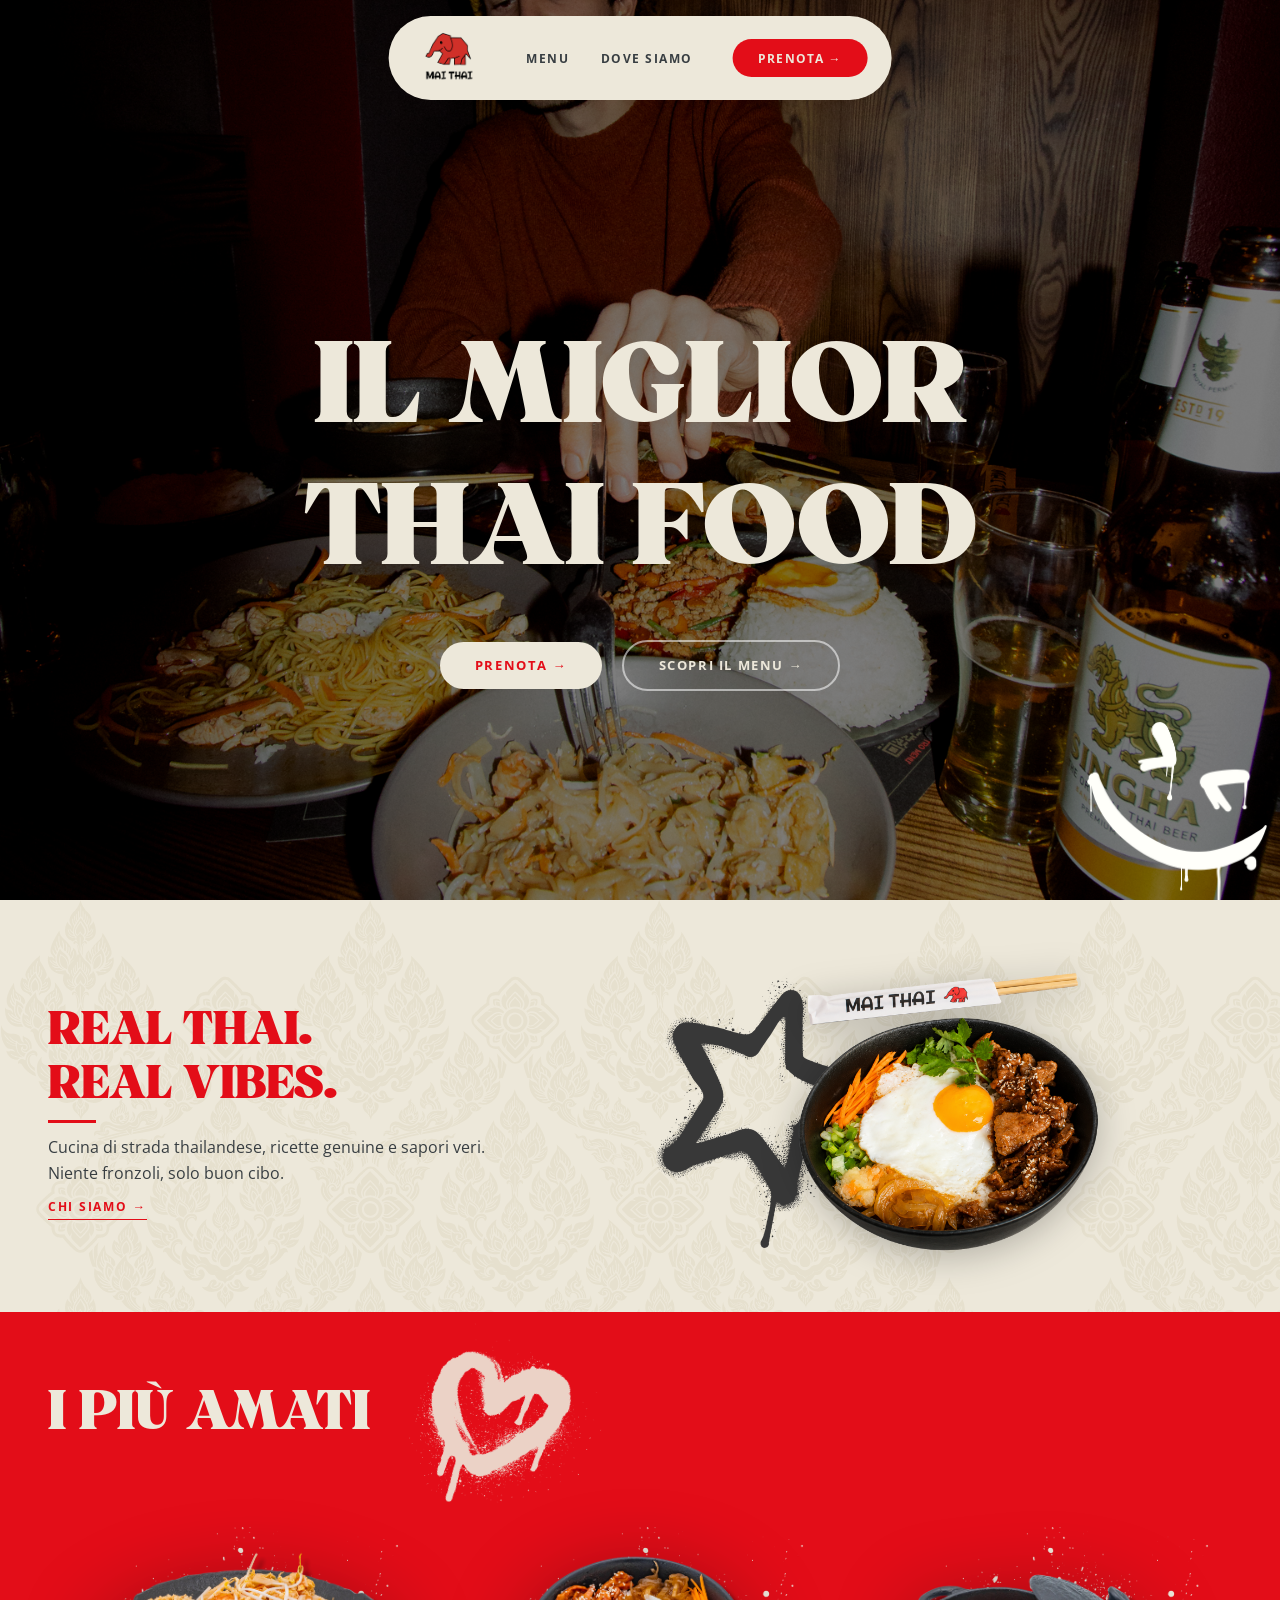
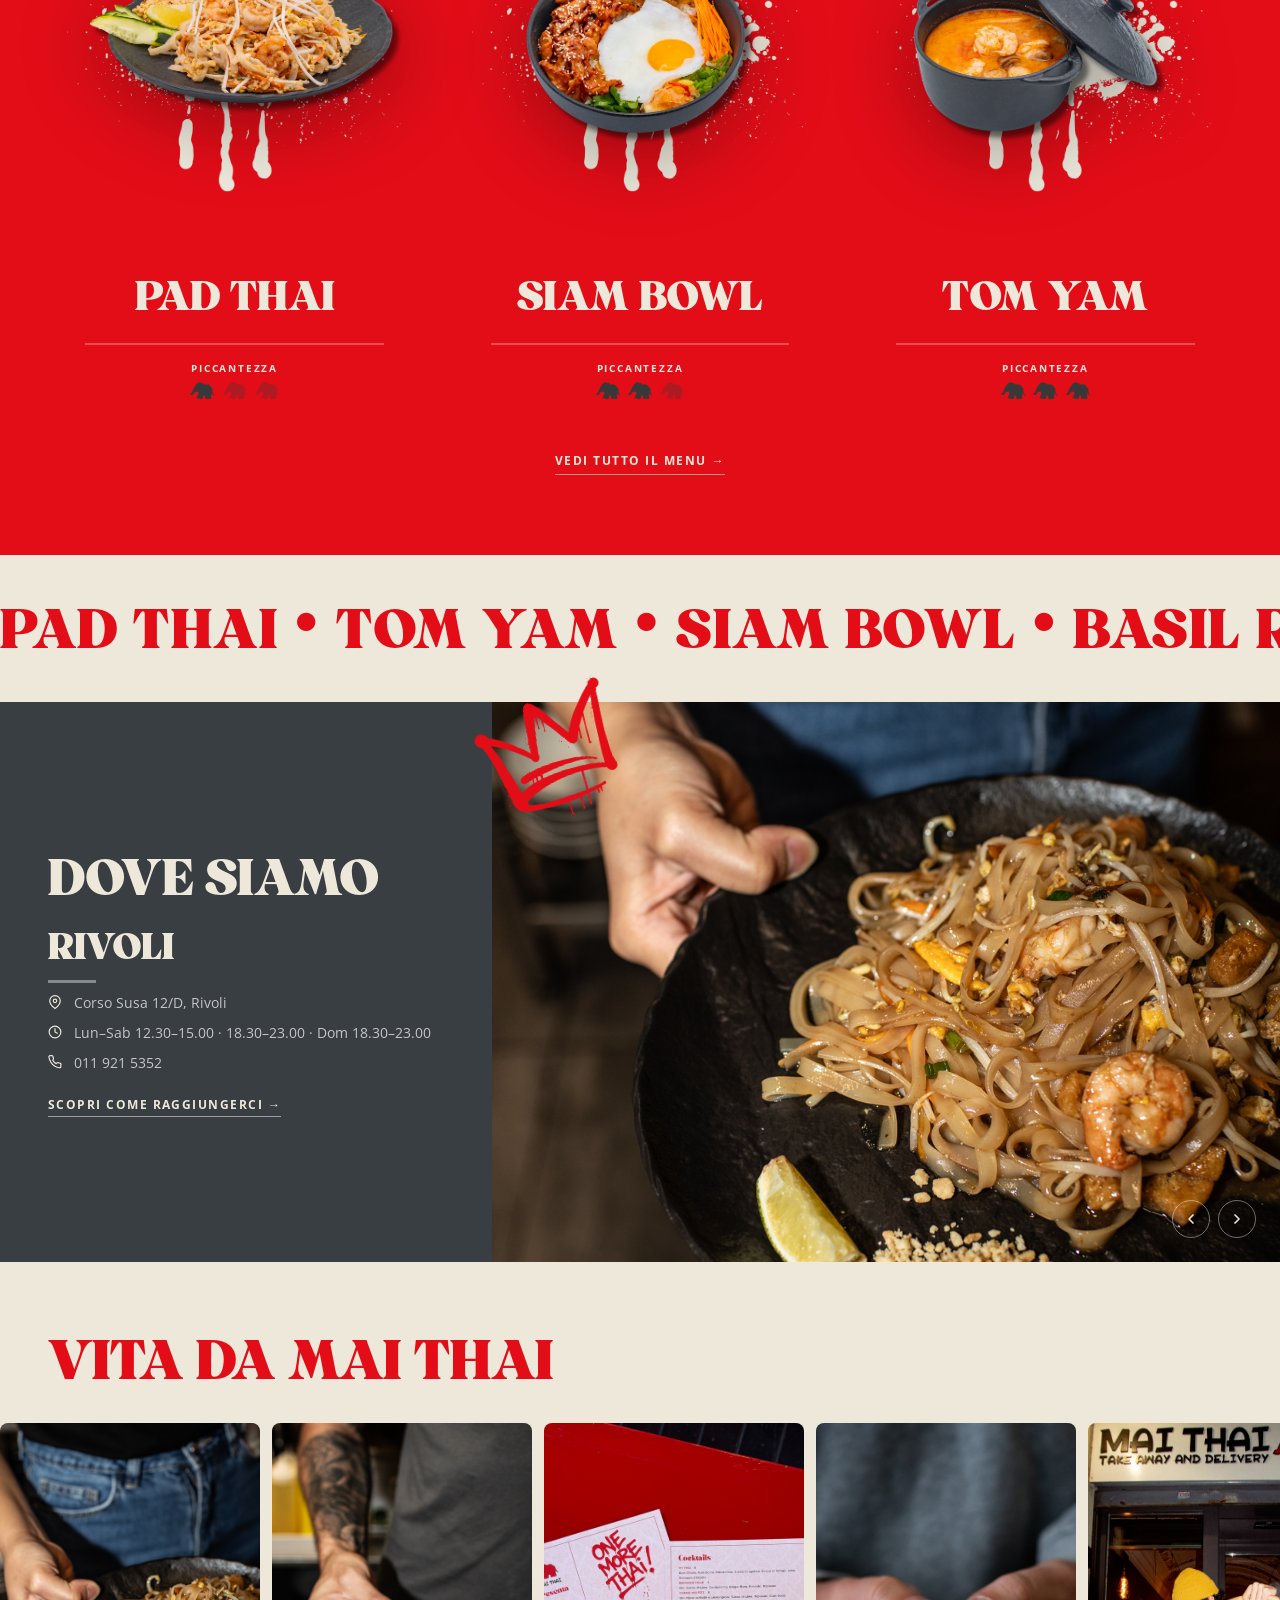
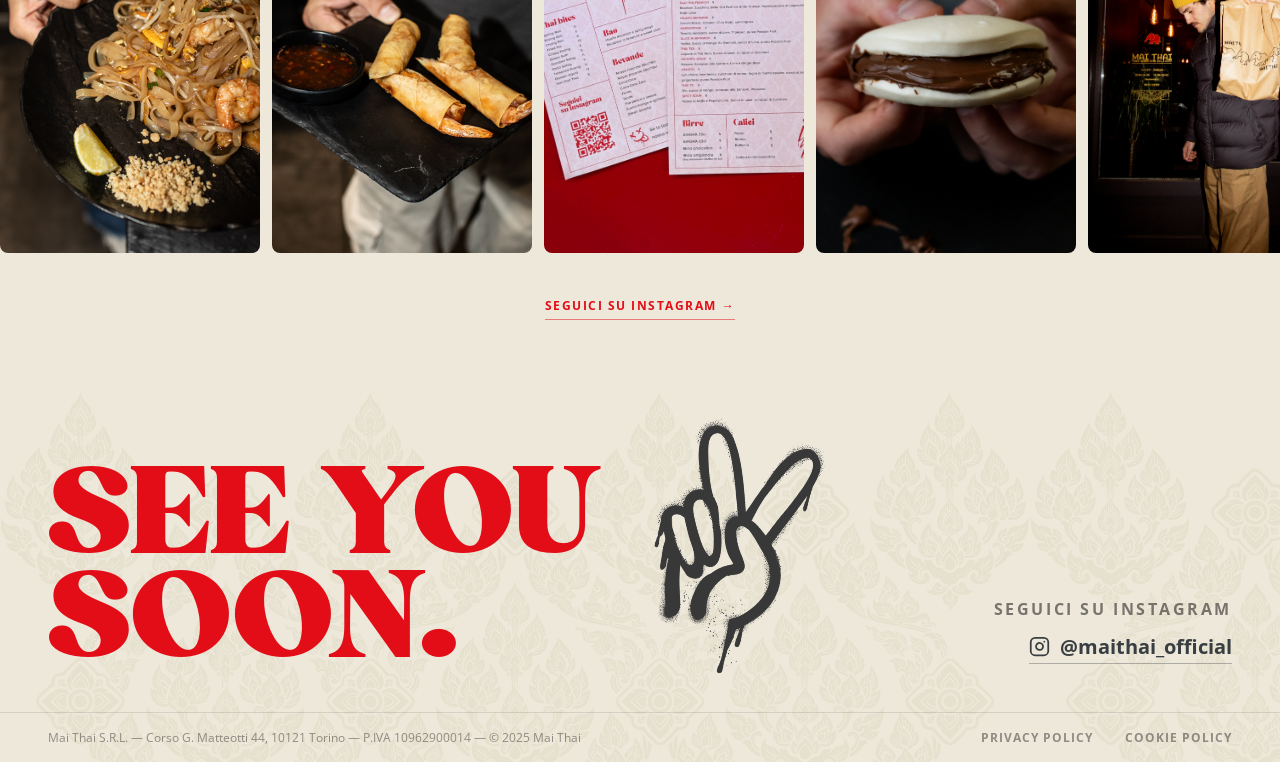
==== commit a630601c: "Home, sedi e menu: allineamenti, grafiche e fix sidebar filtri Home: - Chi siamo allineato a 3rem da" ====
--- a/index.html
+++ b/index.html
@@ -71,7 +71,6 @@
           <a href="sedi.html" class="v3-chisiamo__link">Chi siamo &rarr;</a>
         </div>
 
-        <img src="images/grafiche/grafiti/WOOW.png" alt="" class="v3-graffiti v3-graffiti--woow-chisiamo" aria-hidden="true">
         <img src="images/grafiche/grafiti/STELLINA.png" alt="" class="v3-graffiti v3-graffiti--stella-chisiamo-2" aria-hidden="true">
 
         <div class="v3-chisiamo__visual">
@@ -87,7 +86,7 @@
     <!-- ===== BEST SELLER ===== -->
     <section class="v3-bestseller" id="bestseller">
 
-      <img src="images/grafiche/grafiti/cuore.png" alt="" class="v3-graffiti v3-graffiti--cuore-bs" aria-hidden="true">
+      <img src="images/grafiche/grafiti/cuore-beige.png" alt="" class="v3-graffiti v3-graffiti--cuore-bs" aria-hidden="true">
 
       <h2 class="v3-bestseller__title">I più amati</h2>
 
--- a/css/home-v3.css
+++ b/css/home-v3.css
@@ -237,6 +237,9 @@
   overflow: hidden;
 }
 
+/* Niente contenitore centrato: il testo deve partire a 3rem dal bordo
+   pagina, come i titoli di bestseller, gallery e Dove siamo. Con
+   max-width 1300px centrato rientrava di ~310px in piu su schermi larghi. */
 .v3-chisiamo__inner {
   position: relative;
   z-index: 1;
@@ -244,31 +247,19 @@
   grid-template-columns: 1fr 1fr;
   gap: 2rem;
   align-items: center;
-  max-width: 1300px;
-  margin: 0 auto;
   padding: 0 3rem;
 }
 
-/* WOOW — nello spazio vuoto tra il testo e la foto.
-   Il PNG e nero: il filtro lo porta ad antracite (#383838).
-   Nessuna rotazione CSS: la scritta e gia inclinata nel disegno. */
-.v3-graffiti--woow-chisiamo {
-  width: 220px;
-  top: 12%;
-  left: 40%;
-  z-index: 2;
-  filter: brightness(0) invert(1) brightness(0.22);
-}
-
-/* Seconda stellina, in basso a destra dietro il piatto.
+/* Stellina in basso a destra dietro il piatto.
    z-index -1 la manda sotto la foto ma resta dentro il contesto di
    impilamento di __inner, quindi sopra il pattern della sezione. */
 .v3-graffiti--stella-chisiamo-2 {
-  width: 155px;
-  right: 4%;
-  bottom: 2%;
+  width: 215px;
+  top: 50%;
+  left: 51%;
+  right: auto;
   z-index: -1;
-  transform: rotate(18deg);
+  transform: translateY(-50%) rotate(12deg);
   filter: brightness(0) invert(1) brightness(0.22);
 }
 
@@ -334,7 +325,7 @@
 /* ===== BEST SELLER ===== */
 
 .v3-bestseller {
-  background-color: var(--beige);
+  background-color: var(--red);
   padding: 4rem 3rem 5rem;
   position: relative;
 }
@@ -342,7 +333,7 @@
 .v3-bestseller__title {
   font-family: var(--font-display);
   font-size: clamp(3rem, 6vw, 8rem);
-  color: var(--red);
+  color: var(--beige);
   text-transform: uppercase;
   line-height: 0.85;
   margin-bottom: 2rem;
@@ -360,7 +351,6 @@
   z-index: 2;
   transform: rotate(20deg);
   opacity: 0.9;
-  filter: brightness(0) invert(1) brightness(0.22);
 }
 
 
@@ -398,12 +388,10 @@
   content: '';
   position: absolute;
   inset: 0;
-  background-image: url('../images/grafiche/grafiti/cerchio.png');
+  background-image: url('../images/grafiche/grafiti/MACCHIA%20GIUSTA.png');
   background-repeat: no-repeat;
   background-position: center;
-  background-size: 80%;
-  filter: invert(13%) sepia(94%) saturate(5000%) hue-rotate(352deg) brightness(95%);
-  opacity: 0.4;
+  background-size: 90%;
   z-index: 0;
   pointer-events: none;
 }
@@ -428,7 +416,7 @@
 .v3-dish__name {
   font-family: var(--font-display);
   font-size: clamp(2rem, 4.5vw, 4.5rem);
-  color: var(--red);
+  color: var(--white);
   text-transform: uppercase;
   line-height: 1;
   text-align: center;
@@ -442,7 +430,7 @@
   flex-direction: column;
   align-items: center;
   gap: 0.4rem;
-  border-top: 2px solid rgba(227, 13, 24, 0.3);
+  border-top: 2px solid rgba(255, 255, 255, 0.25);
   padding-top: 1rem;
   width: 80%;
   margin: auto auto 0;
@@ -454,7 +442,7 @@
   font-weight: 700;
   letter-spacing: 0.18em;
   text-transform: uppercase;
-  color: var(--red);
+  color: var(--beige);
 }
 
 .v3-dish__spice-icons {
@@ -488,18 +476,18 @@
   font-size: 0.78rem;
   letter-spacing: 0.12em;
   text-transform: uppercase;
-  color: var(--red);
+  color: var(--white);
   display: inline-flex;
   align-items: center;
   gap: 0.5rem;
-  border-bottom: 1.5px solid rgba(227, 13, 24, 0.5);
+  border-bottom: 1.5px solid rgba(255, 255, 255, 0.5);
   padding-bottom: 0.3rem;
   transition: gap 0.2s, border-color 0.2s;
 }
 
 .v3-bestseller__cta a:hover {
   gap: 0.75rem;
-  border-bottom-color: var(--red);
+  border-bottom-color: var(--white);
 }
 
 /* ===== TICKER ===== */
@@ -802,32 +790,45 @@
   display: flex;
   flex-direction: column;
   align-items: flex-end;
-  gap: 0.6rem;
+  gap: 0.8rem;
   position: relative;
   z-index: 2;
 }
 
 .v3-footer__social-label {
   font-family: var(--font-body);
-  font-size: 0.72rem;
+  font-size: 1rem;
   font-weight: 700;
-  letter-spacing: 0.14em;
-  text-transform: uppercase;
-  color: rgba(0,0,0,0.45);
+  letter-spacing: 0.16em;
+  text-transform: uppercase;
+  color: rgba(0,0,0,0.5);
 }
 
 .v3-footer__social-handle {
   display: flex;
   align-items: center;
-  gap: 0.5rem;
-  font-family: var(--font-body);
-  font-size: 1rem;
-  font-weight: 600;
+  gap: 0.6rem;
+  font-family: var(--font-body);
+  font-size: 1.25rem;
+  font-weight: 700;
   color: var(--black);
-  transition: opacity 0.2s;
-}
-
-.v3-footer__social-handle:hover { opacity: 0.75; }
+  border-bottom: 1.5px solid rgba(56, 62, 66, 0.35);
+  padding-bottom: 0.2rem;
+  transition: opacity 0.2s, gap 0.2s, border-color 0.2s;
+}
+
+/* L'icona segue la dimensione del testo invece dei 18px fissi nell'SVG */
+.v3-footer__social-handle svg {
+  width: 1.05em;
+  height: 1.05em;
+  flex-shrink: 0;
+}
+
+.v3-footer__social-handle:hover {
+  opacity: 0.75;
+  gap: 0.8rem;
+  border-bottom-color: var(--black);
+}
 
 .v3-footer__bottom {
   border-top: 1px solid rgba(0,0,0,0.1);
@@ -980,20 +981,14 @@
   .v3-chisiamo__photo { order: -1; }
   .v3-chisiamo__photo img { max-height: 240px; }
 
-  /* A colonna singola il WOOW andrebbe in mezzo alla foto:
-     piu piccolo e spostato nell'angolo */
-  .v3-graffiti--woow-chisiamo {
-    width: 130px;
-    top: 1%;
-    left: auto;
-    right: 3%;
-  }
-
+  /* Annulla il centraggio verticale della versione desktop */
   .v3-graffiti--stella-chisiamo-2 {
     width: 90px;
     right: auto;
     left: 3%;
+    top: auto;
     bottom: 6%;
+    transform: rotate(12deg);
   }
 
   /* Gallery */
@@ -1085,6 +1080,8 @@
   .v3-bestseller { padding: 2rem 1rem 3rem; }
   .v3-bestseller__grid { gap: 1.5rem; }
 
+  .v3-gallery__title { padding: 0 1rem; }
+
   .v3-sedi__left  { padding: 1.5rem 1rem; }
   .v3-sedi__controls { padding: 0.5rem 1rem; }
 
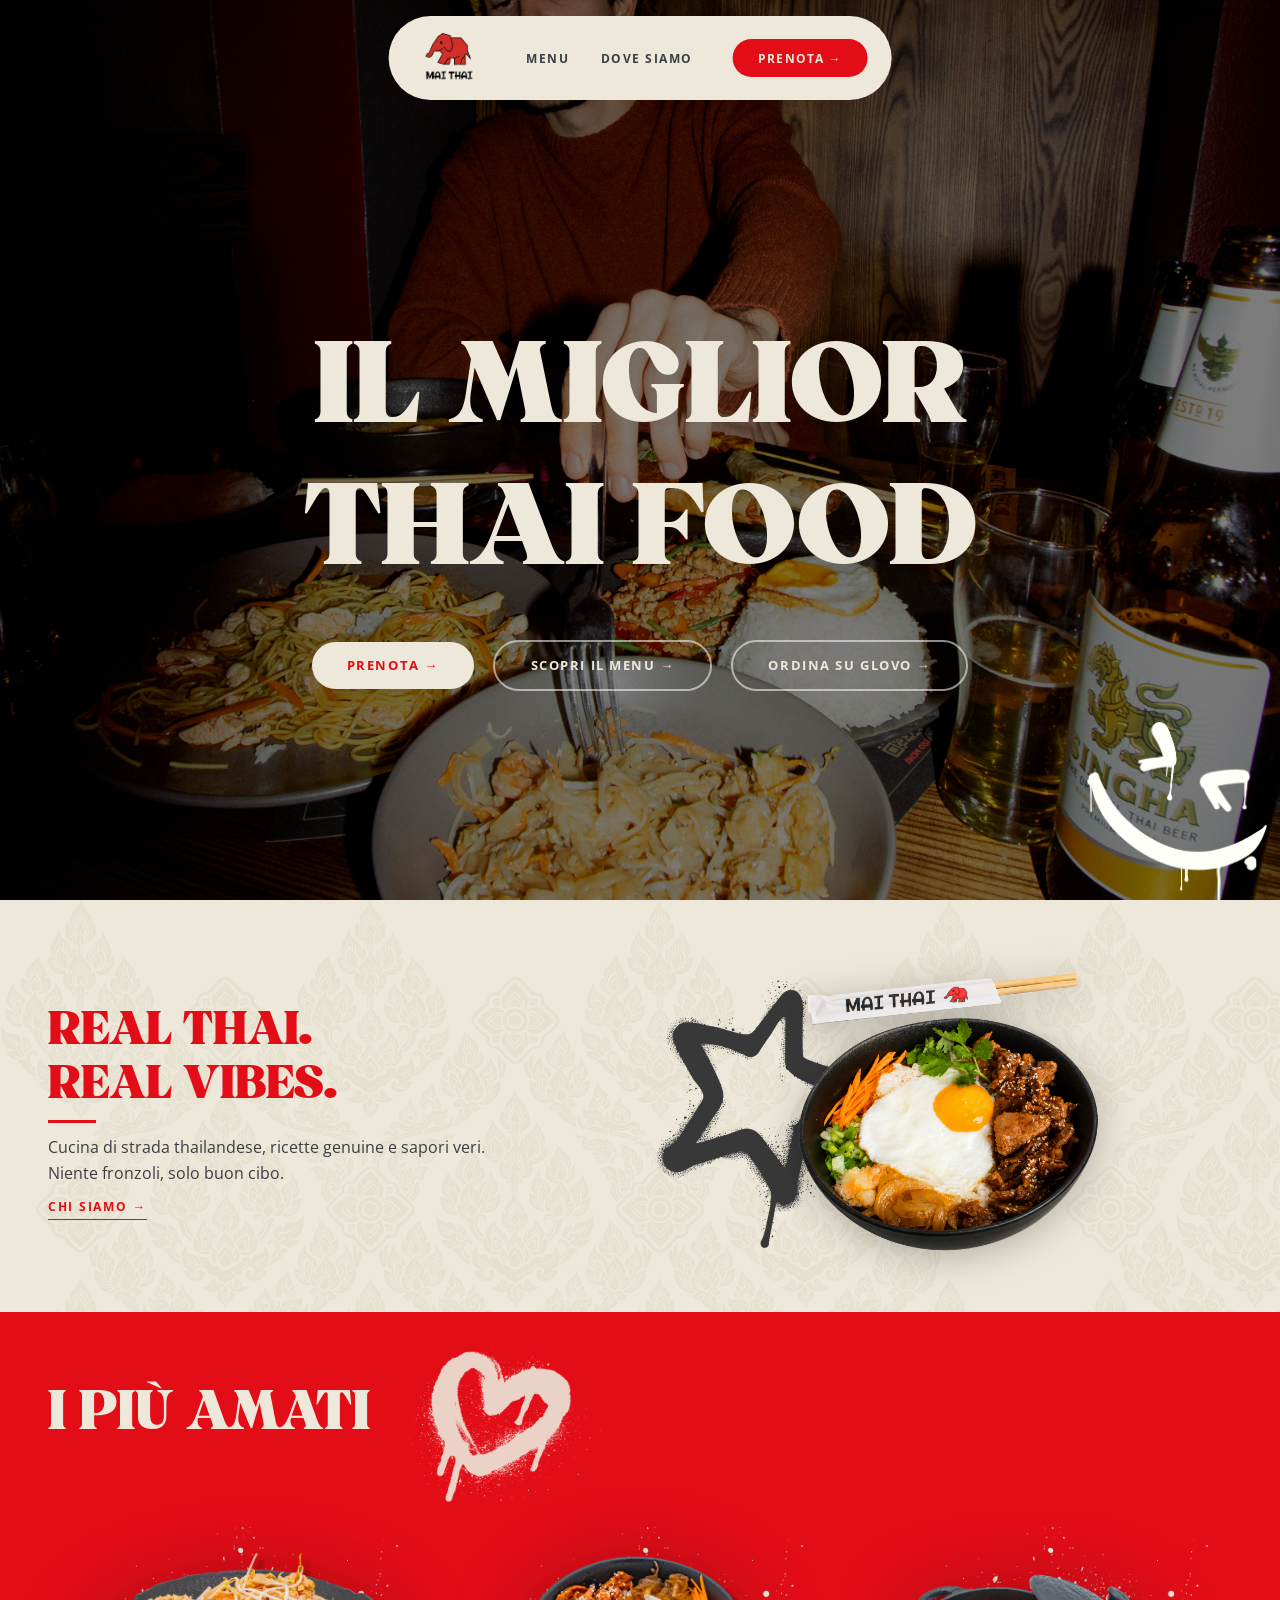
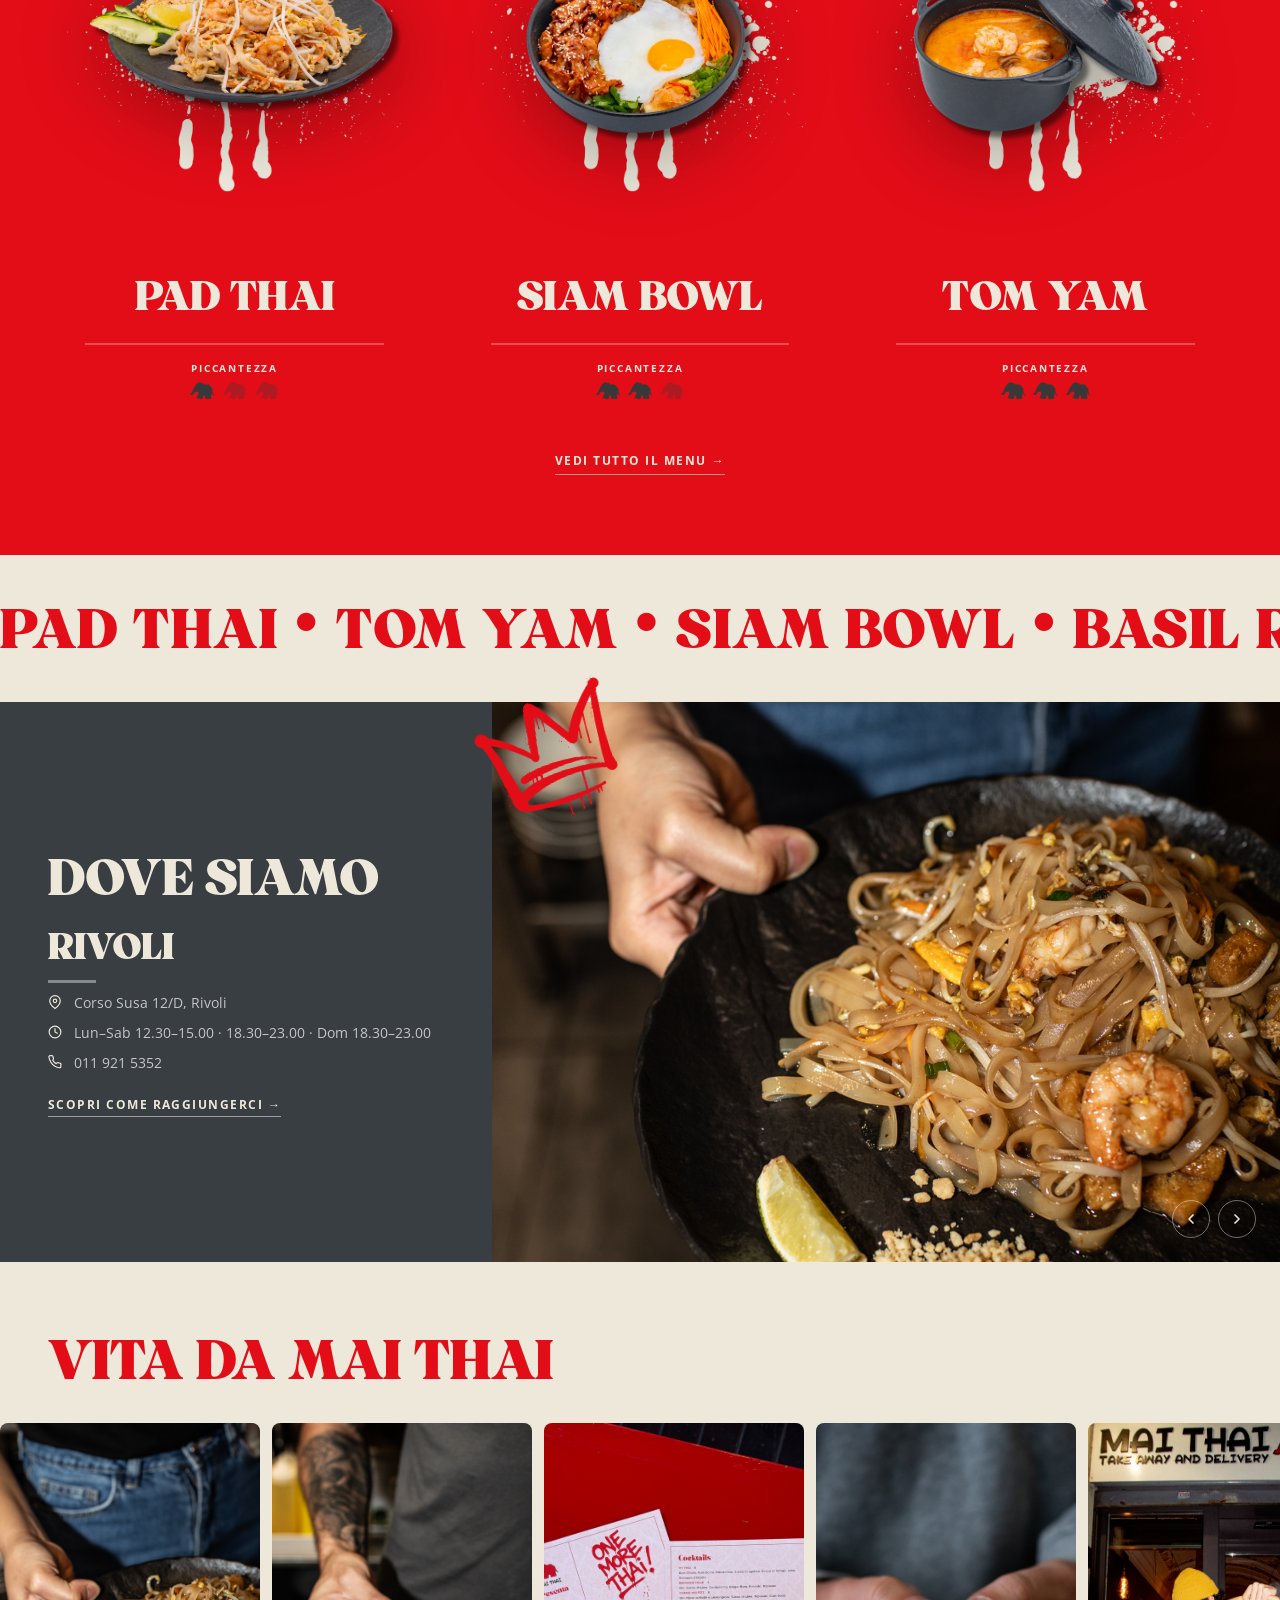
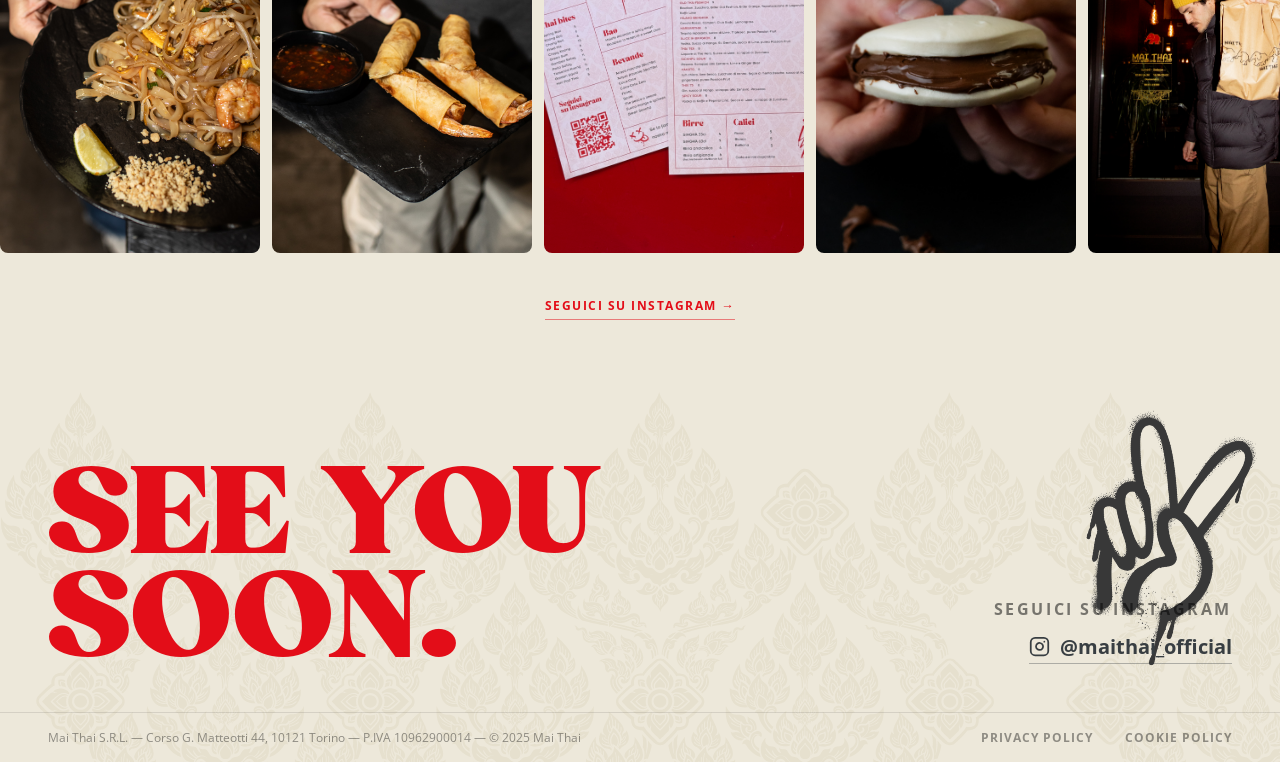
==== commit 0b14c4c1: "Home: pulsante Ordina su Glovo nella hero Terzo CTA accanto a 'Scopri il menu', stile secondario per" ====
--- a/index.html
+++ b/index.html
@@ -52,6 +52,7 @@
         <div class="v3-hero__ctas">
           <a href="sedi.html" class="v3-hero__cta v3-hero__cta--primary">Prenota →</a>
           <a href="#bestseller" class="v3-hero__cta v3-hero__cta--secondary">Scopri il menu →</a>
+          <a href="https://glovoapp.com/it/it/torino/stores/mai-thai?search=mai+thai" target="_blank" rel="noopener" class="v3-hero__cta v3-hero__cta--secondary v3-hero__cta--glovo">Ordina su Glovo →</a>
         </div>
       </div>
 
--- a/css/home-v3.css
+++ b/css/home-v3.css
@@ -162,9 +162,13 @@
   white-space: nowrap;
 }
 
+/* wrap perche con tre pulsanti la riga supera di poco lo spazio utile
+   appena sopra il breakpoint mobile: cosi va a capo invece di traboccare */
 .v3-hero__ctas {
   display: flex;
-  align-items: center;
+  flex-wrap: wrap;
+  align-items: center;
+  justify-content: center;
   gap: 1.2rem;
 }
 
@@ -199,6 +203,14 @@
   background-color: var(--black);
   color: var(--beige);
   border-color: var(--black);
+}
+
+/* Giallo Glovo in hover. Va dopo la regola --secondary:hover, che ha la
+   stessa specificita: vince l'ultima dichiarata. */
+.v3-hero__cta--glovo:hover {
+  background-color: #ffc041;
+  border-color: #ffc041;
+  color: #fff;
 }
 
 .v3-hero__dish img {
@@ -776,11 +788,15 @@
   text-transform: uppercase;
 }
 
-/* SMILE — footer */
+/* SMILE — footer, in alto a destra.
+   Era a right: 30rem, un offset fisso che non teneva conto dell'headline
+   accanto: essendo clamp(5rem, 14vw, 18rem) il titolo cresce col viewport
+   e a certe larghezze ci finiva sotto. Qui invece sta nella colonna del
+   blocco social, che essendo allineato in basso lascia libero il sopra. */
 .v3-graffiti--smile-footer {
   width: 150px;
-  top: 2rem;
-  right: 30rem;
+  top: 1.5rem;
+  right: 3rem;
   z-index: 1;
   transform: rotate(15deg);
   filter: brightness(0) invert(1) brightness(0.22);
@@ -1060,6 +1076,10 @@
     gap: 1.5rem;
   }
   .v3-footer__headline { font-size: clamp(4rem, 18vw, 8rem); }
+
+  /* A colonna singola non resta spazio libero: headline e blocco social
+     si impilano e la grafica finirebbe sopra al testo */
+  .v3-graffiti--smile-footer { display: none; }
   .v3-footer__bottom {
     flex-direction: column;
     align-items: center;
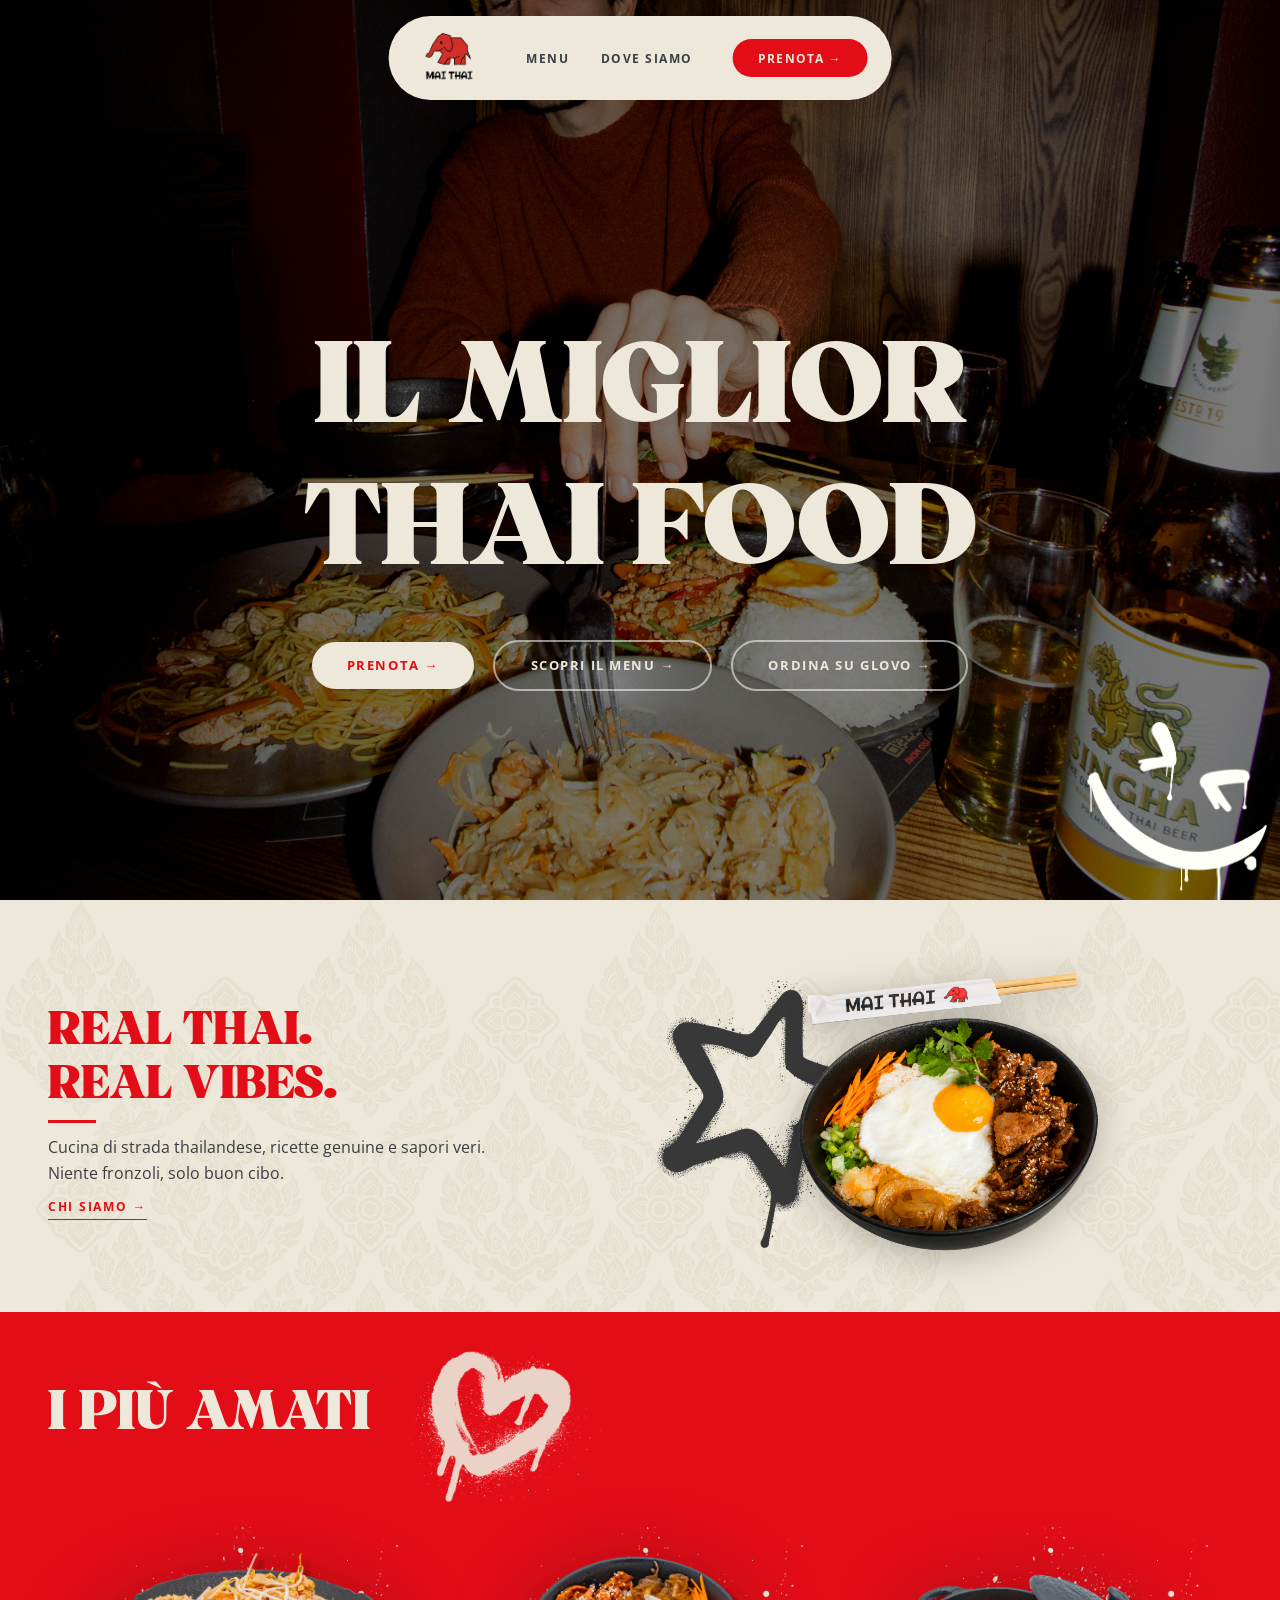
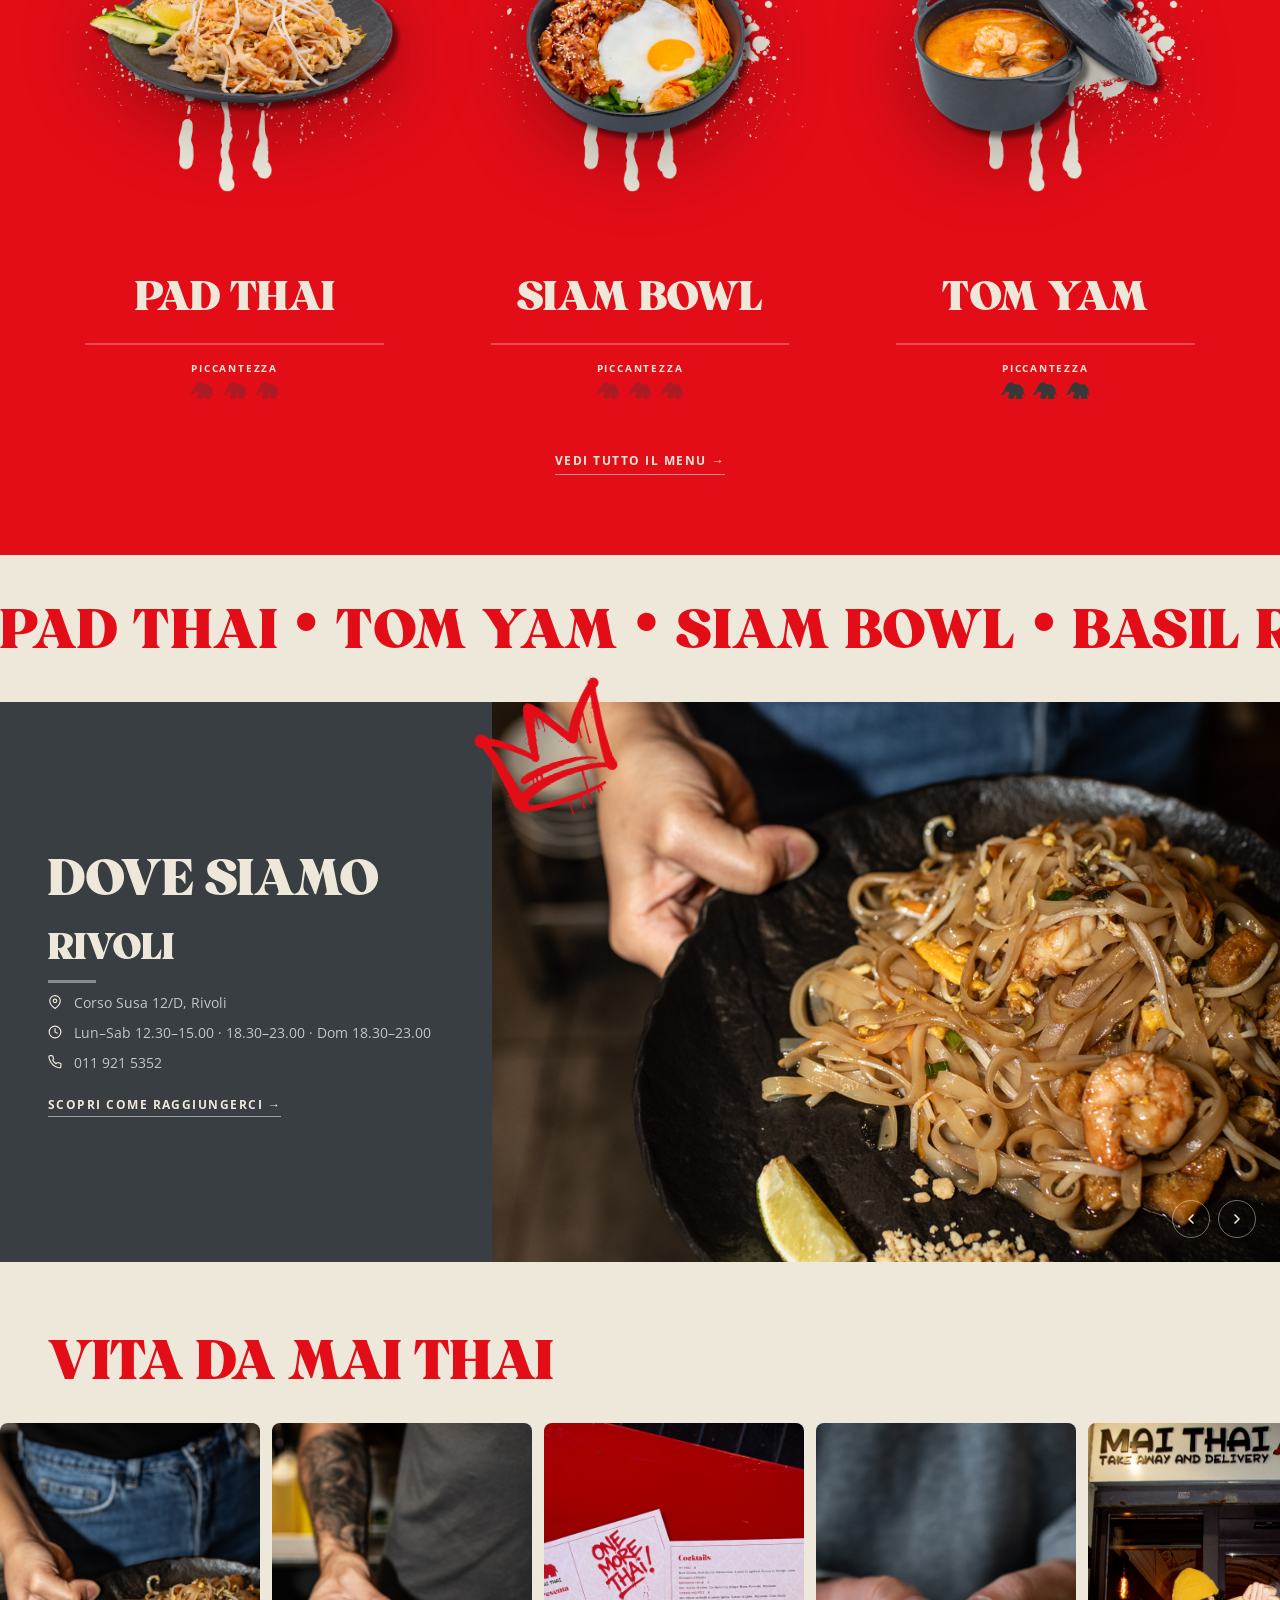
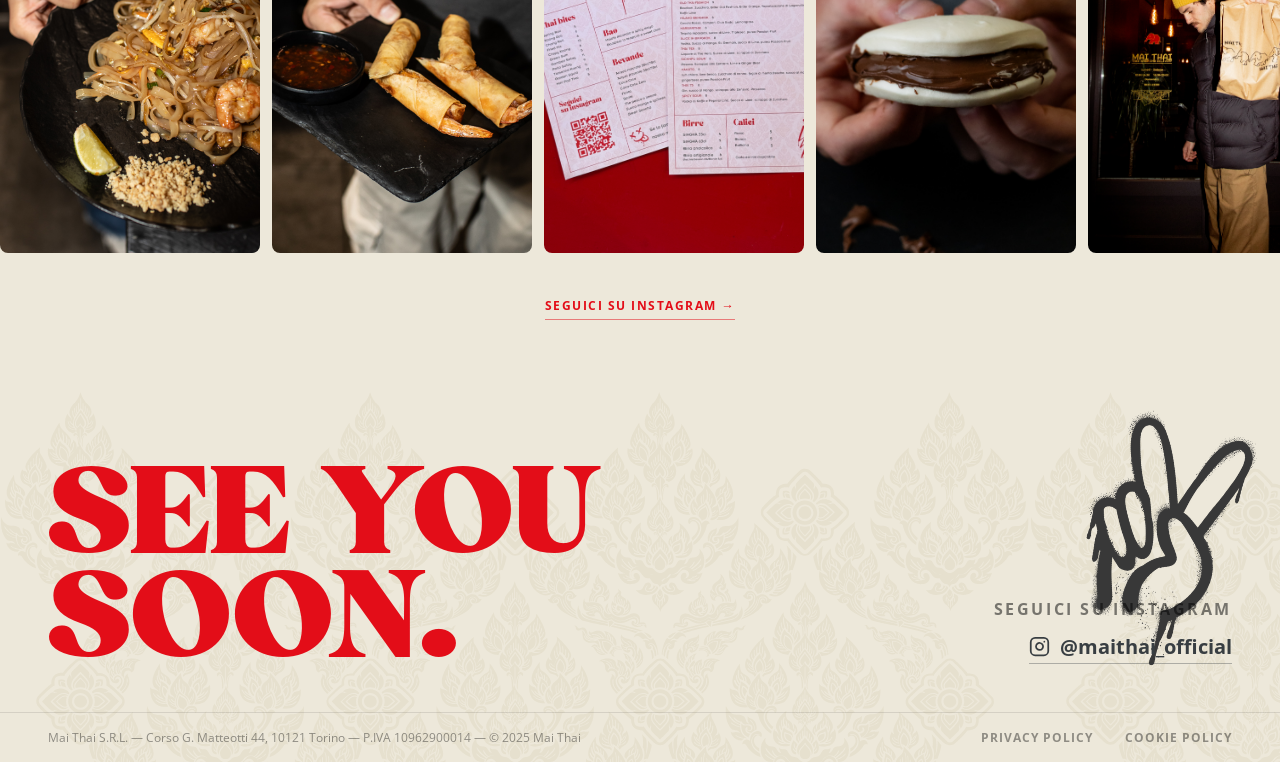
==== commit aa756813: "Home: corregge la piccantezza dei tre piatti in evidenza Pad Thai e Siam Bowl mostravano 1 e 2 elefa" ====
--- a/index.html
+++ b/index.html
@@ -101,7 +101,7 @@
           <div class="v3-dish__spice">
             <span class="v3-dish__spice-label">Piccantezza</span>
             <div class="v3-dish__spice-icons">
-              <img src="images/loghi/elefante-rosso.svg" class="active" alt="">
+              <img src="images/loghi/elefante-rosso.svg" alt="">
               <img src="images/loghi/elefante-rosso.svg" alt="">
               <img src="images/loghi/elefante-rosso.svg" alt="">
             </div>
@@ -117,8 +117,8 @@
           <div class="v3-dish__spice">
             <span class="v3-dish__spice-label">Piccantezza</span>
             <div class="v3-dish__spice-icons">
-              <img src="images/loghi/elefante-rosso.svg" class="active" alt="">
-              <img src="images/loghi/elefante-rosso.svg" class="active" alt="">
+              <img src="images/loghi/elefante-rosso.svg" alt="">
+              <img src="images/loghi/elefante-rosso.svg" alt="">
               <img src="images/loghi/elefante-rosso.svg" alt="">
             </div>
           </div>
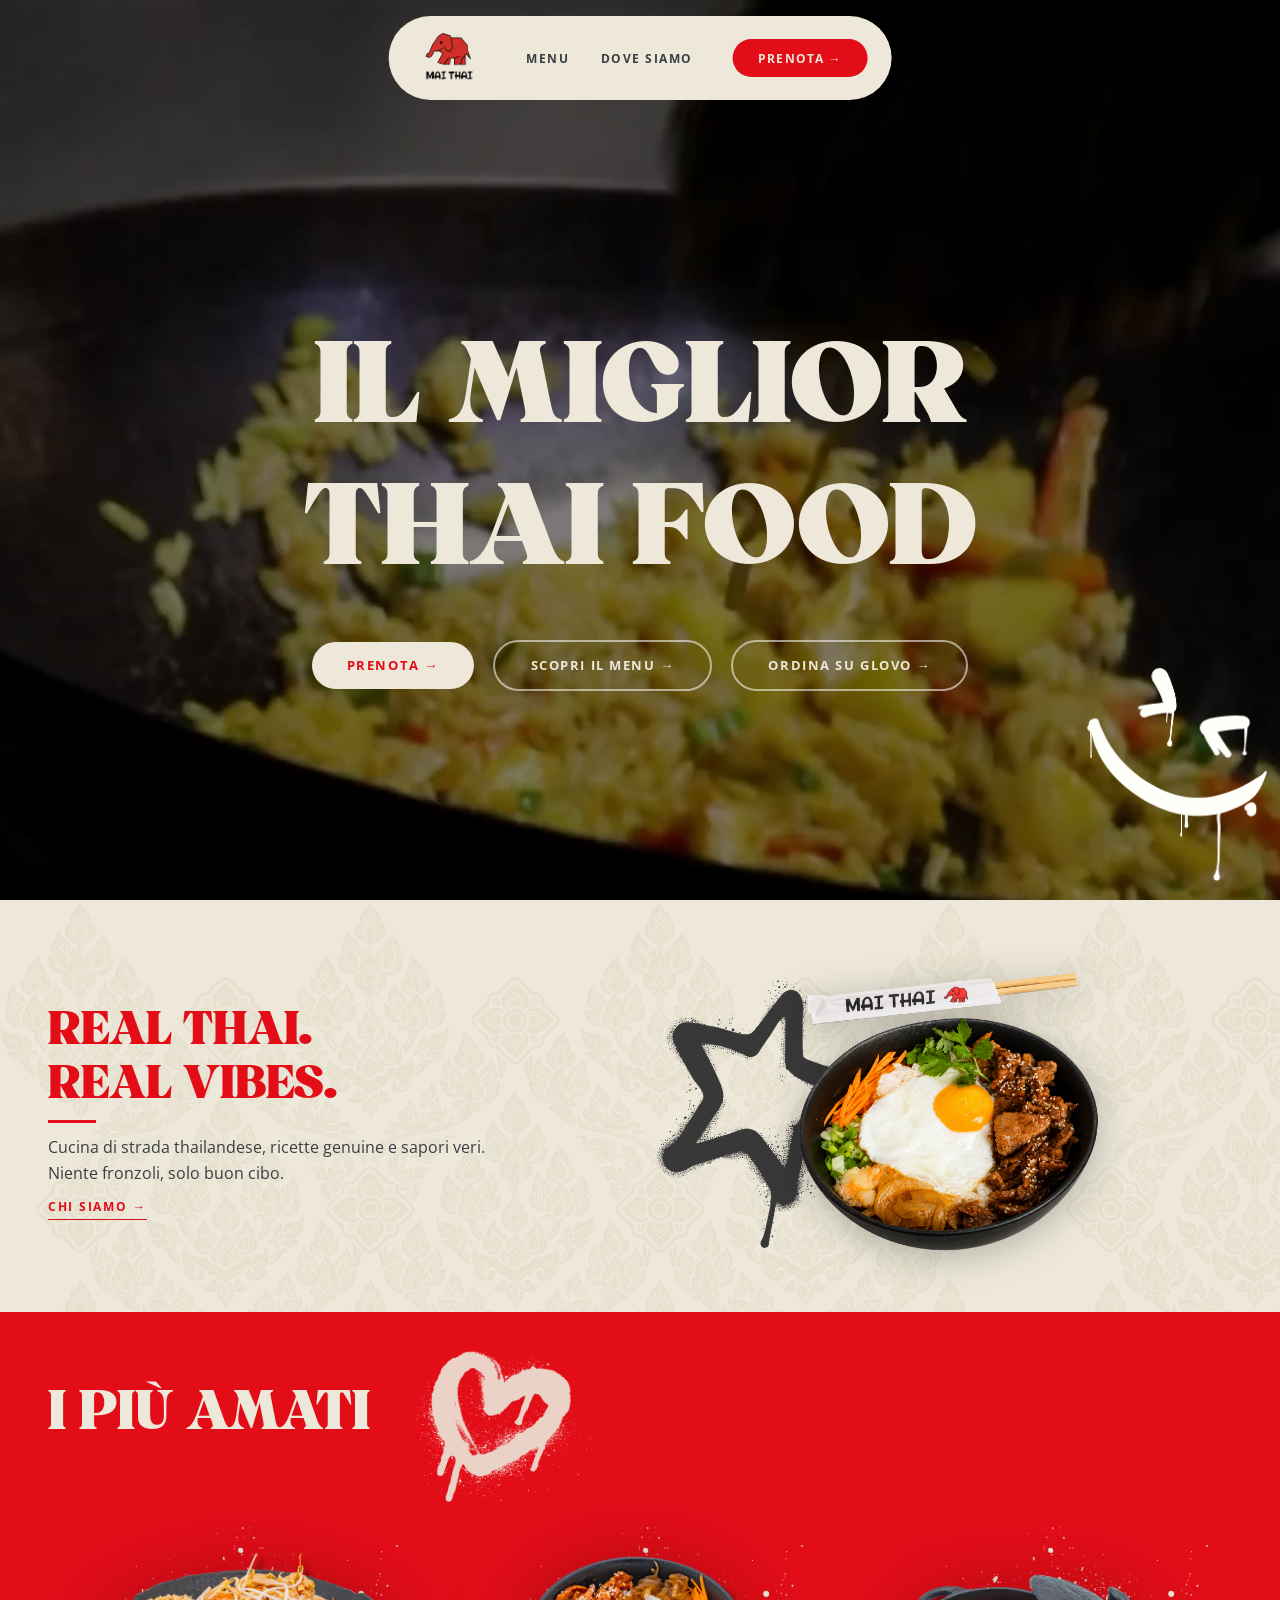
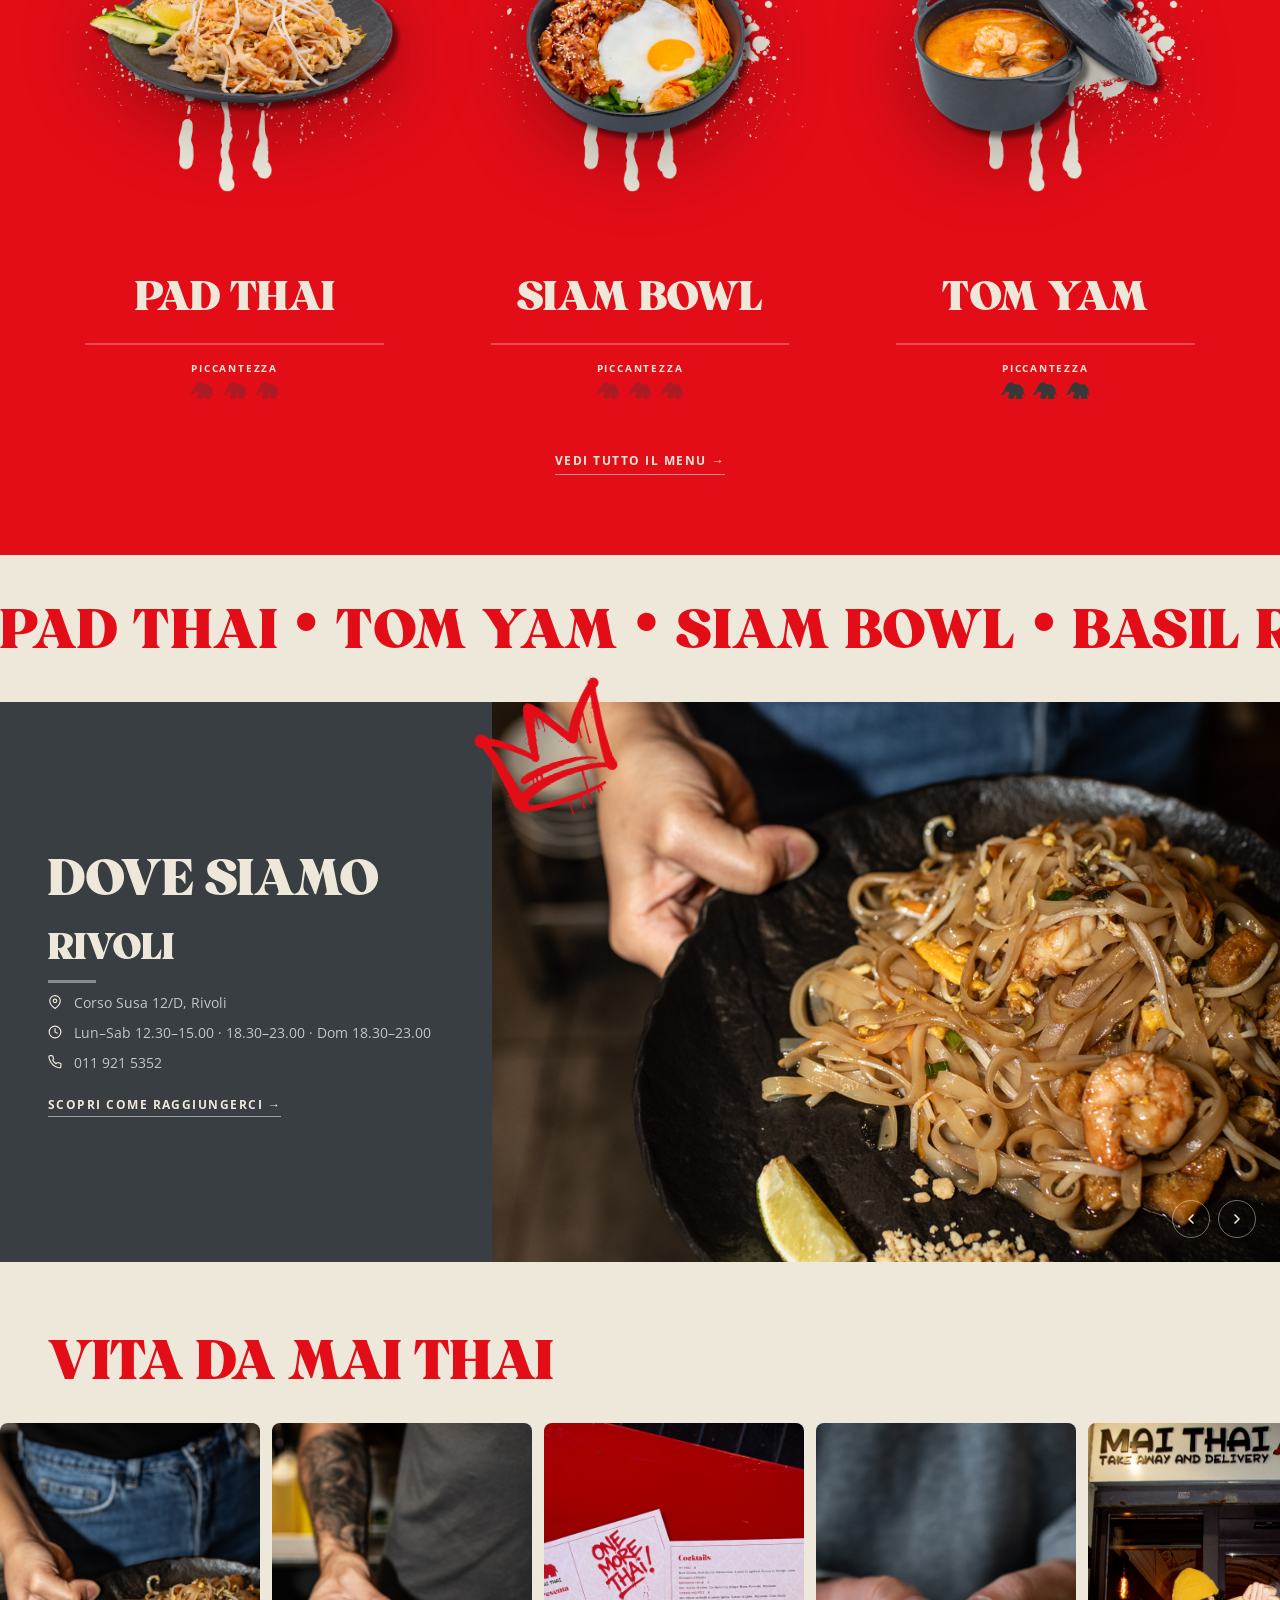
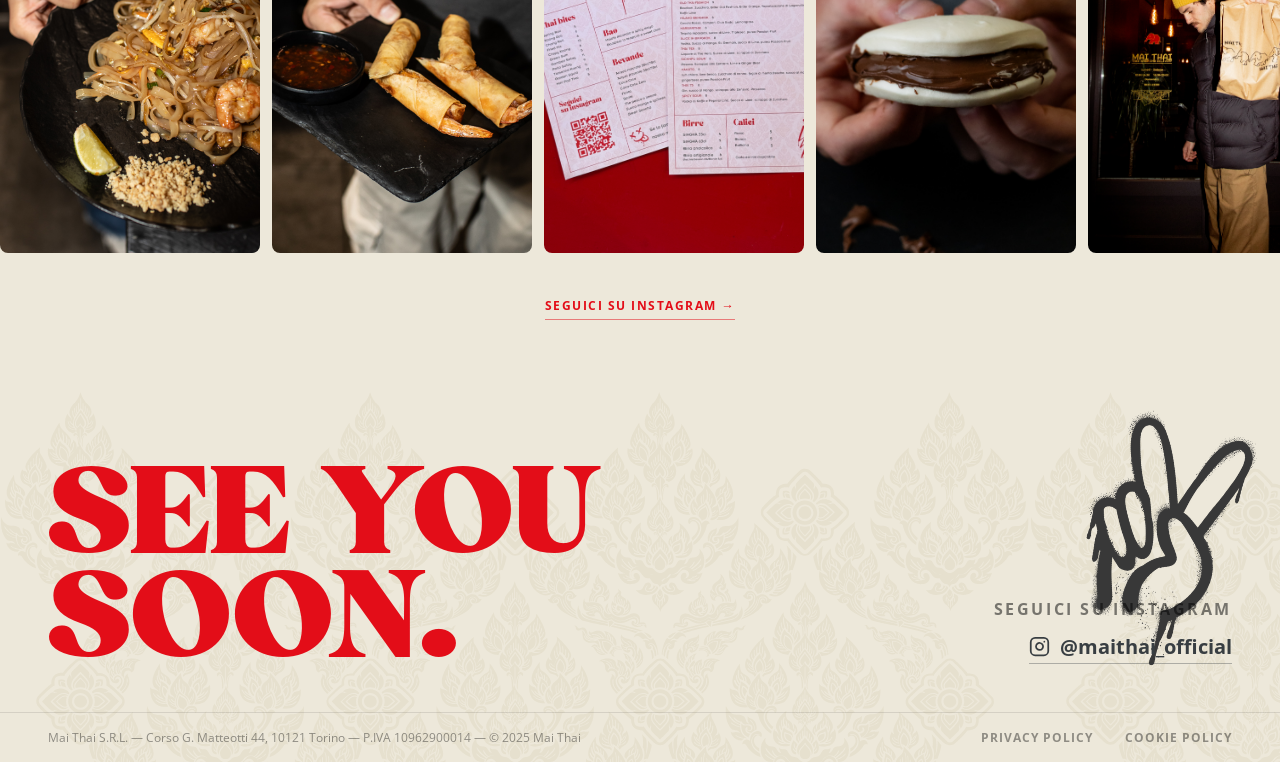
==== commit e927aacc: "Home: video di sfondo nella hero Il file ricevuto pesava 24 MB per 8,8 secondi, a 2560x1440 e 22 Mbp" ====
--- a/index.html
+++ b/index.html
@@ -44,6 +44,14 @@
     <!-- ===== HERO ===== -->
     <section class="v3-hero">
 
+      <!-- muted e playsinline sono obbligatori: senza, i browser non avviano
+           il video da soli e su iPhone si aprirebbe a schermo intero.
+           Il poster e il primo fotogramma, cosi il passaggio al video non si vede. -->
+      <video class="v3-hero__video" autoplay muted loop playsinline
+             preload="auto" poster="images/hero-poster.jpg" aria-hidden="true">
+        <source src="images/hero.mp4" type="video/mp4">
+      </video>
+
       <div class="v3-hero__content">
         <h1 class="v3-hero__title">
           <span>Il miglior</span>
--- a/css/home-v3.css
+++ b/css/home-v3.css
@@ -113,11 +113,15 @@
 
 /* ===== HERO ===== */
 
+/* Lo sfondo e la copertina del video: resta come riserva se il video non
+   parte (browser che non lo supporta, risparmio dati, riduzione movimento).
+   isolation crea un contesto di impilamento: senza, il video a z-index -1
+   finirebbe dietro lo sfondo della sezione e non si vedrebbe. */
 .v3-hero {
   background-color: var(--red);
-  background-image: url('../images/street/STREET6.jpg');
+  background-image: url('../images/hero-poster.jpg');
   background-size: cover;
-  background-position: center 70%;
+  background-position: center;
   min-height: 100vh;
   padding-top: 100px;
   display: flex;
@@ -127,6 +131,23 @@
   padding-right: 3rem;
   position: relative;
   overflow: hidden;
+  isolation: isolate;
+}
+
+/* Sotto il velo scuro (::before, z-index 0) e sotto il testo (z-index 1) */
+.v3-hero__video {
+  position: absolute;
+  inset: 0;
+  width: 100%;
+  height: 100%;
+  object-fit: cover;
+  object-position: center;
+  z-index: -1;
+}
+
+/* Chi ha disattivato le animazioni nel sistema vede la copertina ferma */
+@media (prefers-reduced-motion: reduce) {
+  .v3-hero__video { display: none; }
 }
 
 .v3-hero::before {
@@ -231,7 +252,7 @@
 /* SMILE — posizione originale, dietro il piatto */
 .v3-graffiti--smile-hero {
   width: 180px;
-  bottom: -4%;
+  bottom: 2%;
   right: 1%;
   z-index: 2;
   filter: brightness(0) invert(1) sepia(0.5) saturate(0.6);
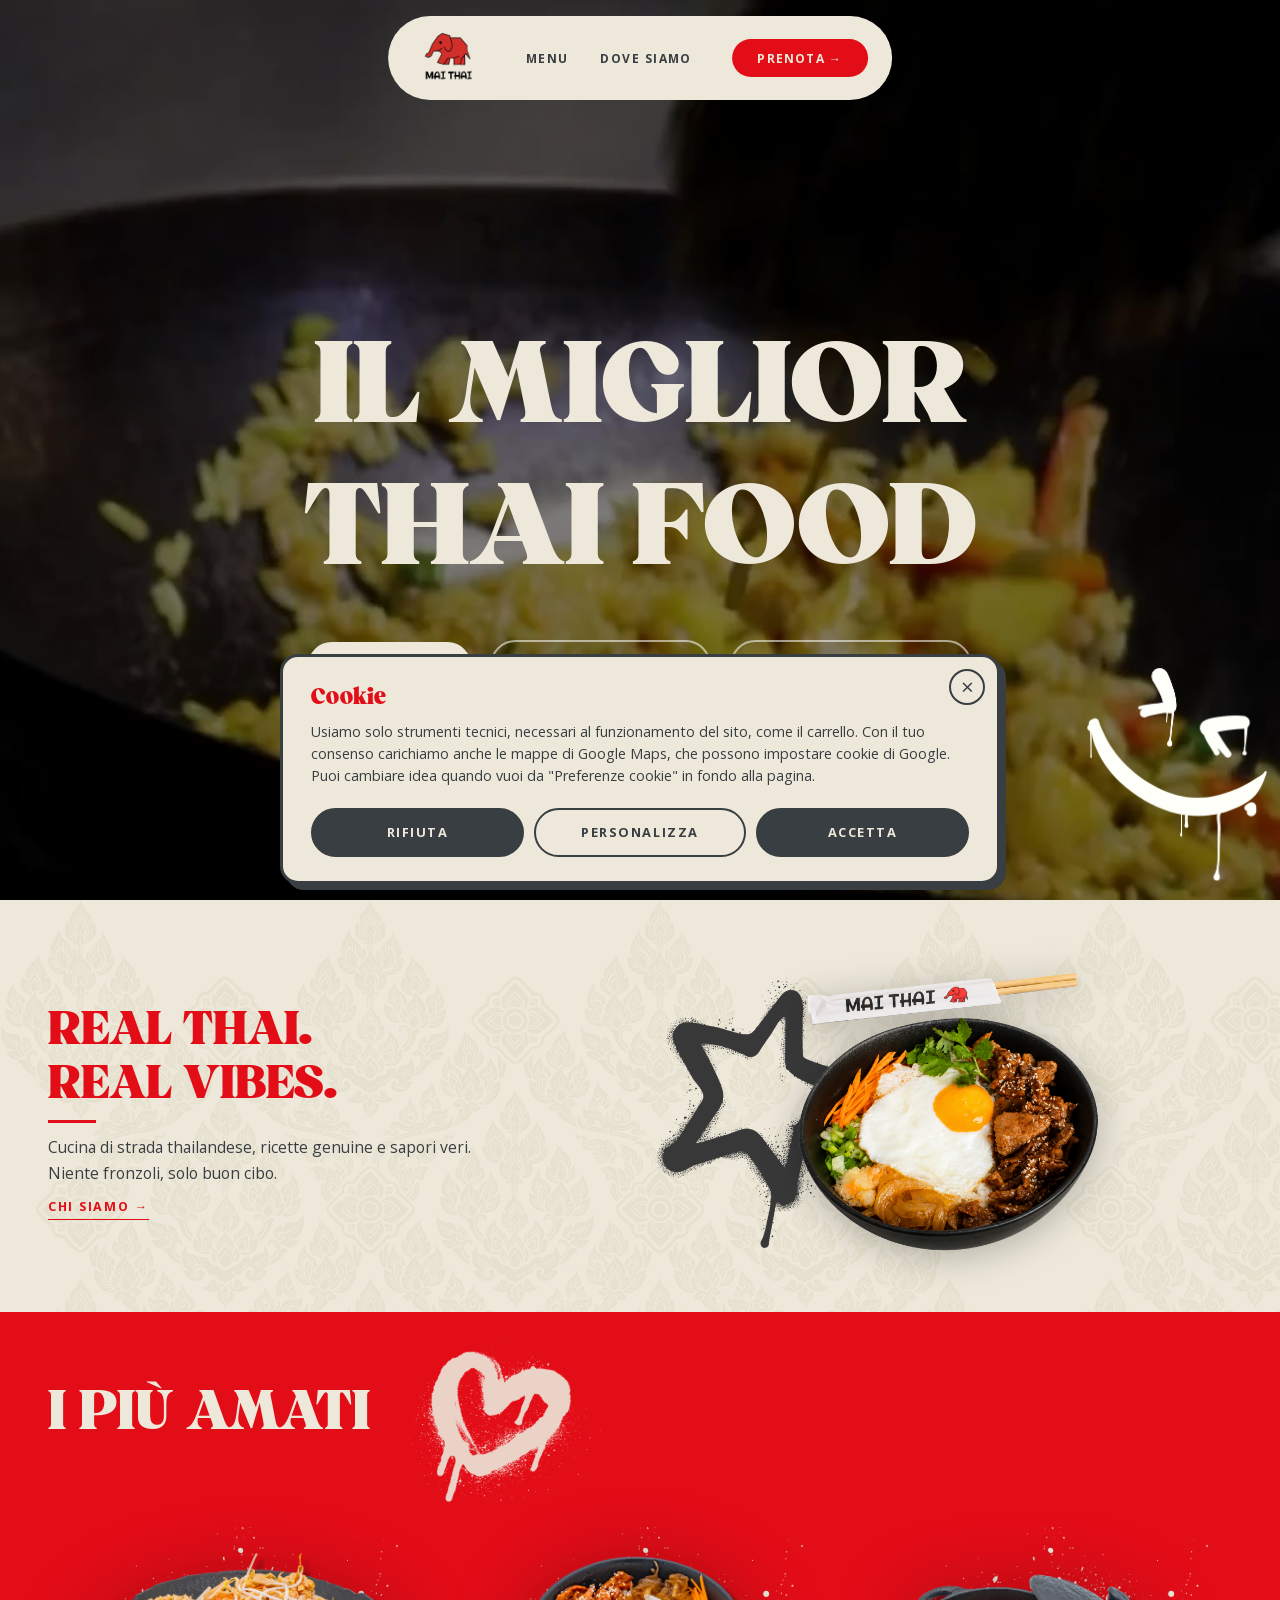
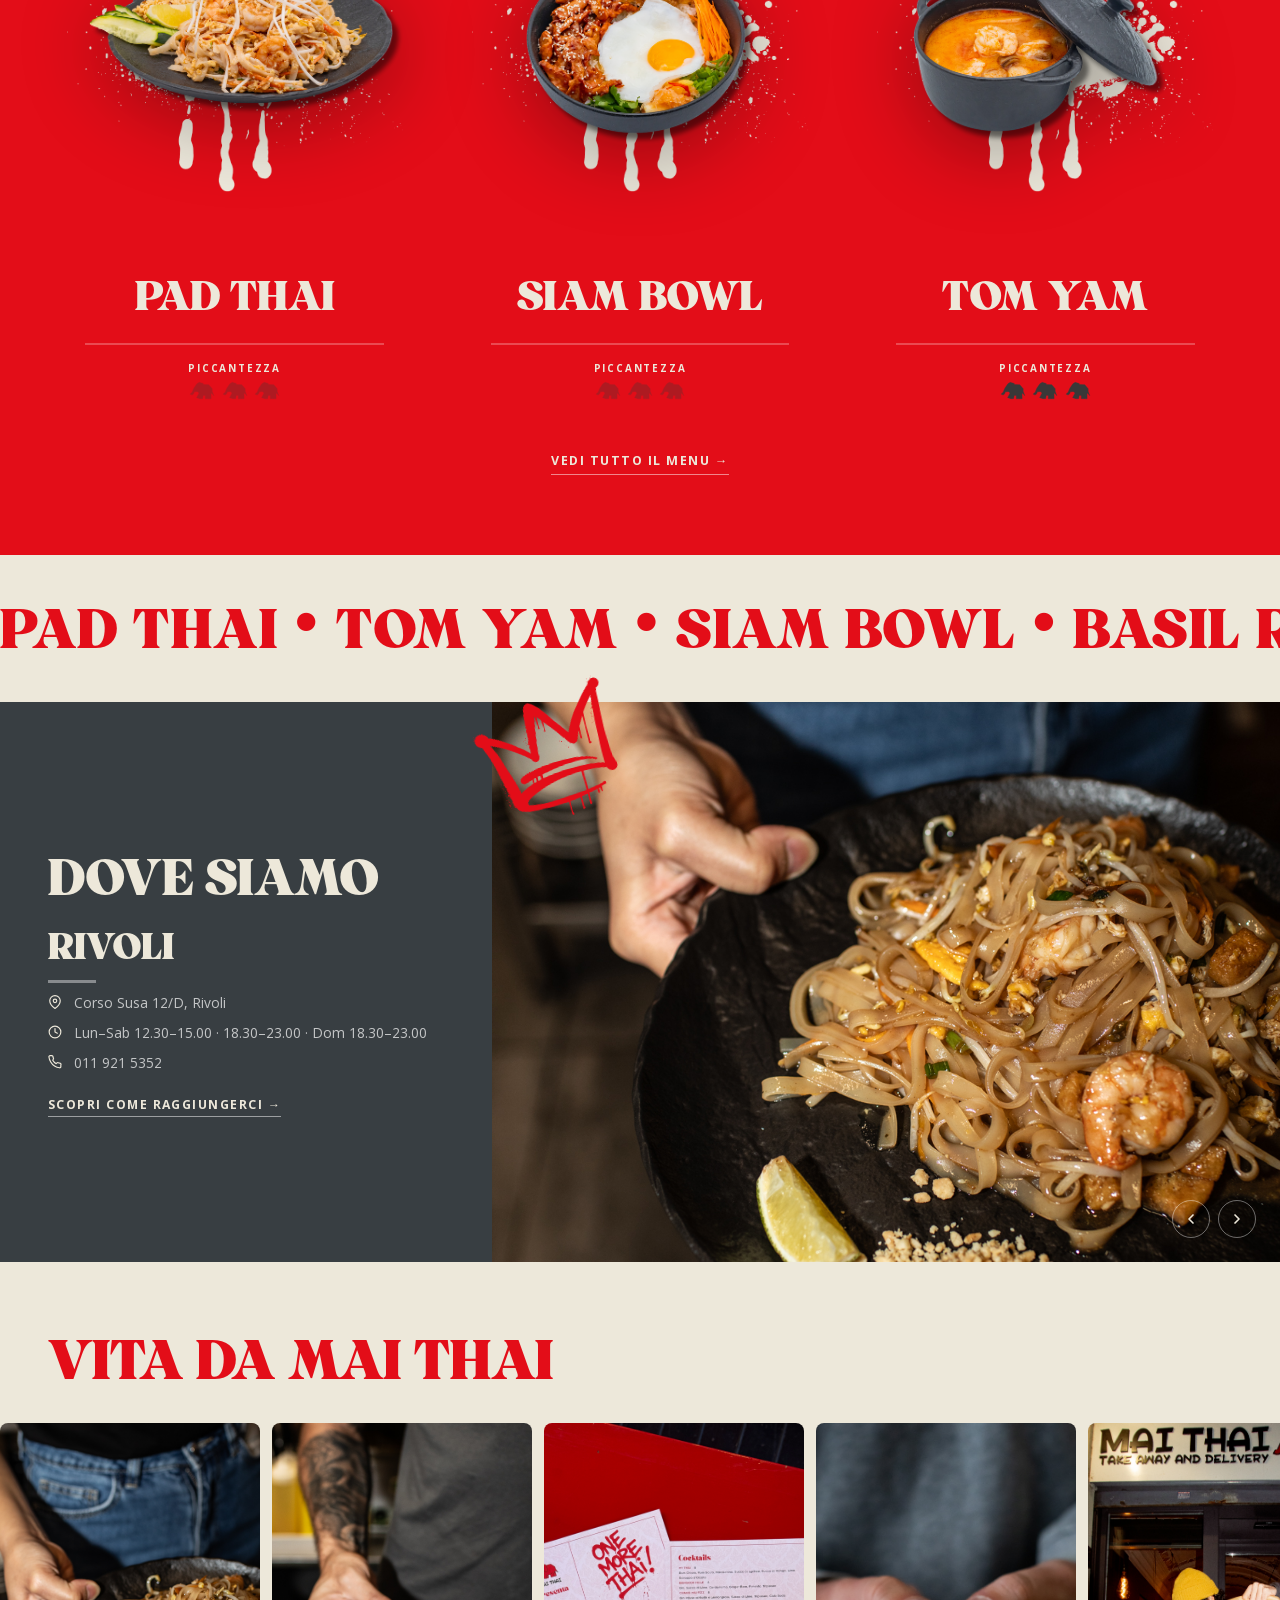
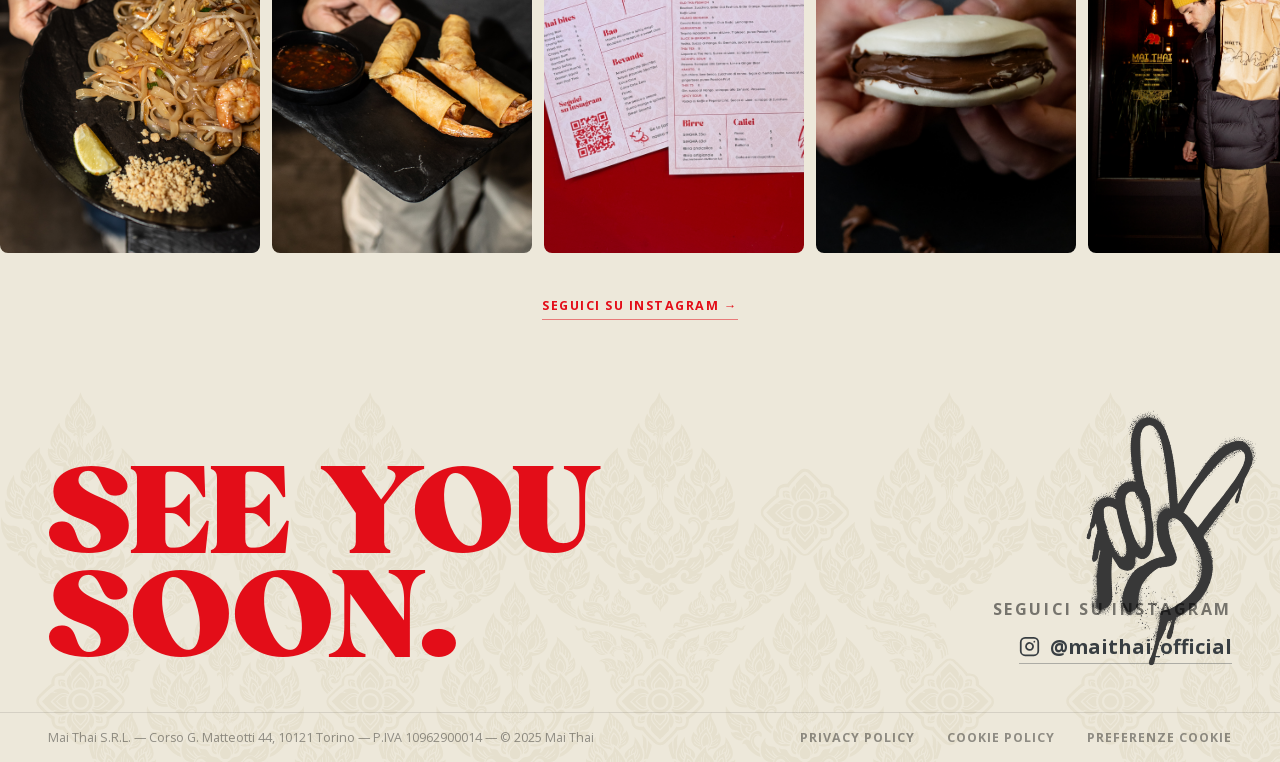
==== commit 7ea6821d: "Banner cookie, mappe con consenso, Open Sans ospitato sul sito - Banner Accetta / Personalizza / Rif" ====
--- a/index.html
+++ b/index.html
@@ -8,9 +8,7 @@
   <link rel="stylesheet" href="css/reset.css">
   <link rel="stylesheet" href="css/animations.css">
   <link rel="stylesheet" href="css/home-v3.css">
-  <link rel="preconnect" href="https://fonts.googleapis.com">
-  <link rel="preconnect" href="https://fonts.gstatic.com" crossorigin>
-  <link href="https://fonts.googleapis.com/css2?family=Open+Sans:ital,wght@0,300..800;1,300..800&display=swap" rel="stylesheet">
+  <link rel="stylesheet" href="css/cookie.css">
 </head>
 <body>
 
@@ -420,11 +418,13 @@
       <div class="v3-footer__bottom-links">
         <a href="#">Privacy Policy</a>
         <a href="#">Cookie Policy</a>
+        <button type="button" data-preferenze-cookie>Preferenze cookie</button>
       </div>
     </div>
 
   </footer>
 
+  <script src="js/cookie.js"></script>
   <script src="js/animations.js"></script>
   <script src="js/home-v3.js"></script>
 
--- a/css/home-v3.css
+++ b/css/home-v3.css
@@ -5,6 +5,59 @@
   src: url('../font/ashford-bold.woff') format('woff');
   font-weight: bold;
   font-style: normal;
+}
+
+/* Sta qui e non in base.css perche la home non carica base.css:
+   home-v3.css e l unico foglio di stile comune a tutte le pagine. */
+/* ---------- Open Sans, ospitato sul sito ----------
+   Prima veniva da Google Fonts, che a ogni visita trasmette l'IP del
+   visitatore a Google: servito da qui non manda nulla a terzi e non va
+   messo sotto consenso cookie.
+   Font a peso variabile: un file copre tutti i pesi da 300 a 800.
+   unicode-range fa scaricare latin-ext solo se nella pagina compaiono
+   quei caratteri (es. nomi stranieri digitati nel carrello). */
+@font-face {
+  font-family: 'Open Sans';
+  src: url('../font/opensans-latin.woff2') format('woff2');
+  font-weight: 300 800;
+  font-style: normal;
+  font-display: swap;
+  unicode-range: U+0000-00FF, U+0131, U+0152-0153, U+02BB-02BC, U+02C6, U+02DA,
+                 U+02DC, U+0304, U+0308, U+0329, U+2000-206F, U+20AC, U+2122,
+                 U+2191, U+2193, U+2212, U+2215, U+FEFF, U+FFFD;
+}
+
+@font-face {
+  font-family: 'Open Sans';
+  src: url('../font/opensans-latin-ext.woff2') format('woff2');
+  font-weight: 300 800;
+  font-style: normal;
+  font-display: swap;
+  unicode-range: U+0100-02BA, U+02BD-02C5, U+02C7-02CC, U+02CE-02D7, U+02DD-02FF,
+                 U+0304, U+0308, U+0329, U+1D00-1DBF, U+1E00-1E9F, U+1EF2-1EFF,
+                 U+2020, U+20A0-20AB, U+20AD-20C0, U+2113, U+2C60-2C7F, U+A720-A7FF;
+}
+
+@font-face {
+  font-family: 'Open Sans';
+  src: url('../font/opensans-italic-latin.woff2') format('woff2');
+  font-weight: 300 800;
+  font-style: italic;
+  font-display: swap;
+  unicode-range: U+0000-00FF, U+0131, U+0152-0153, U+02BB-02BC, U+02C6, U+02DA,
+                 U+02DC, U+0304, U+0308, U+0329, U+2000-206F, U+20AC, U+2122,
+                 U+2191, U+2193, U+2212, U+2215, U+FEFF, U+FFFD;
+}
+
+@font-face {
+  font-family: 'Open Sans';
+  src: url('../font/opensans-italic-latin-ext.woff2') format('woff2');
+  font-weight: 300 800;
+  font-style: italic;
+  font-display: swap;
+  unicode-range: U+0100-02BA, U+02BD-02C5, U+02C7-02CC, U+02CE-02D7, U+02DD-02FF,
+                 U+0304, U+0308, U+0329, U+1D00-1DBF, U+1E00-1E9F, U+1EF2-1EFF,
+                 U+2020, U+20A0-20AB, U+20AD-20C0, U+2113, U+2C60-2C7F, U+A720-A7FF;
 }
 
 :root {
--- a/css/cookie.css
+++ b/css/cookie.css
@@ -0,0 +1,393 @@
+/* ==========================================================================
+   Consenso cookie — banner, pannello preferenze, segnaposto mappe
+   Stile delle card del menu: beige, bordo antracite 3px, titolo TAN Ashford.
+   Colori scritti per esteso: la pagina puo caricare base.css (--color-*)
+   o solo home-v3.css (--red, --beige...), qui valgono entrambe.
+   ========================================================================== */
+
+.cookie [hidden],
+.cookie[hidden] {
+  display: none !important;
+}
+
+/* ---------- Banner ---------- */
+
+.cookie {
+  position: fixed;
+  left: 0;
+  right: 0;
+  bottom: 0;
+  z-index: 500;               /* sopra carrello (200) e pannello carrello (400) */
+  padding: 1rem;
+  display: flex;
+  justify-content: center;
+  pointer-events: none;       /* il sito resta usabile ai lati del banner */
+  opacity: 0;
+  transform: translateY(1.5rem);
+  transition: opacity 0.25s ease, transform 0.25s ease;
+}
+
+.cookie.is-visibile {
+  opacity: 1;
+  transform: none;
+}
+
+.cookie__box {
+  pointer-events: auto;
+  position: relative;
+  width: 100%;
+  max-width: 720px;
+  max-height: calc(100vh - 2rem);
+  max-height: calc(100dvh - 2rem);
+  overflow-y: auto;
+  background-color: #EDE8DA;
+  color: #383E42;
+  border: 3px solid #383E42;
+  border-radius: 18px;
+  box-shadow: 6px 6px 0 #383E42;
+  padding: 1.5rem 1.75rem 1.5rem;
+  font-family: 'Open Sans', sans-serif;
+}
+
+.cookie__titolo {
+  font-family: 'TAN Ashford', 'Gorilla Milkshake', cursive;
+  font-size: 1.9rem;
+  line-height: 1;
+  color: #E30D18;
+  margin: 0 2.5rem 0.6rem 0;
+}
+
+.cookie__testo {
+  font-size: 0.9rem;
+  line-height: 1.55;
+  margin: 0;
+}
+
+.cookie__link {
+  color: #E30D18;
+  font-weight: 700;
+  text-decoration: underline;
+  text-underline-offset: 2px;
+}
+
+/* X in alto a destra: chiude e rifiuta */
+.cookie__chiudi {
+  position: absolute;
+  top: 0.75rem;
+  right: 0.75rem;
+  width: 2.25rem;
+  height: 2.25rem;
+  border-radius: 50%;
+  border: 2px solid #383E42;
+  background: transparent;
+  color: #383E42;
+  font-size: 1.4rem;
+  line-height: 1;
+  cursor: pointer;
+  display: flex;
+  align-items: center;
+  justify-content: center;
+  transition: background-color 0.2s, color 0.2s;
+}
+
+.cookie__chiudi:hover {
+  background-color: #383E42;
+  color: #EDE8DA;
+}
+
+/* ---------- Pulsanti ---------- */
+
+.cookie__azioni {
+  display: flex;
+  flex-wrap: wrap;
+  gap: 0.6rem;
+  margin-top: 1.25rem;
+}
+
+/* Rifiuta e Accetta hanno lo stesso identico stile: nessuno dei due spinge l'altro */
+.cookie__btn {
+  flex: 1 1 0;
+  min-width: 9rem;
+  font-family: 'Open Sans', sans-serif;
+  font-weight: 700;
+  font-size: 0.8rem;
+  letter-spacing: 0.12em;
+  text-transform: uppercase;
+  padding: 0.85rem 1.2rem;
+  border-radius: 999px;
+  border: 2px solid #383E42;
+  background-color: #383E42;
+  color: #EDE8DA;
+  cursor: pointer;
+  transition: background-color 0.2s, color 0.2s, border-color 0.2s;
+}
+
+.cookie__btn:hover {
+  background-color: #E30D18;
+  border-color: #E30D18;
+  color: #EDE8DA;
+}
+
+.cookie__btn--contorno {
+  background-color: transparent;
+  color: #383E42;
+}
+
+.cookie__btn:focus-visible,
+.cookie__chiudi:focus-visible,
+.cookie__link:focus-visible {
+  outline: 3px solid #E30D18;
+  outline-offset: 3px;
+}
+
+/* ---------- Pannello Personalizza ---------- */
+
+.cookie__pannello {
+  margin-top: 1.1rem;
+  border-top: 3px solid #383E42;
+}
+
+.cookie__categoria {
+  padding: 0.9rem 0;
+  border-bottom: 1px solid rgba(56, 62, 66, 0.25);
+}
+
+.cookie__categoria-testa {
+  display: flex;
+  align-items: center;
+  justify-content: space-between;
+  gap: 1rem;
+}
+
+label.cookie__categoria-testa {
+  cursor: pointer;
+}
+
+.cookie__categoria-nome {
+  font-weight: 700;
+  font-size: 0.95rem;
+}
+
+.cookie__sempre {
+  flex-shrink: 0;
+  font-size: 0.72rem;
+  font-weight: 700;
+  letter-spacing: 0.1em;
+  text-transform: uppercase;
+  color: #E30D18;
+}
+
+.cookie__categoria-desc {
+  font-size: 0.82rem;
+  line-height: 1.5;
+  margin: 0.35rem 0 0;
+  opacity: 0.8;
+}
+
+/* Interruttore: parte sempre spento */
+.cookie__switch {
+  position: relative;
+  flex-shrink: 0;
+  width: 3.1rem;
+  height: 1.75rem;
+}
+
+.cookie__switch-input {
+  position: absolute;
+  inset: 0;
+  width: 100%;
+  height: 100%;
+  margin: 0;
+  opacity: 0;
+  cursor: pointer;
+  z-index: 1;
+}
+
+.cookie__switch-track {
+  position: absolute;
+  inset: 0;
+  border-radius: 999px;
+  border: 2px solid #383E42;
+  background-color: transparent;
+  transition: background-color 0.2s;
+}
+
+.cookie__switch-track::after {
+  content: '';
+  position: absolute;
+  top: 50%;
+  left: 0.2rem;
+  width: 1.1rem;
+  height: 1.1rem;
+  border-radius: 50%;
+  background-color: #383E42;
+  transform: translateY(-50%);
+  transition: transform 0.2s, background-color 0.2s;
+}
+
+.cookie__switch-input:checked + .cookie__switch-track {
+  background-color: #E30D18;
+  border-color: #E30D18;
+}
+
+.cookie__switch-input:checked + .cookie__switch-track::after {
+  background-color: #EDE8DA;
+  transform: translate(1.3rem, -50%);
+}
+
+.cookie__switch-input:focus-visible + .cookie__switch-track {
+  outline: 3px solid #E30D18;
+  outline-offset: 3px;
+}
+
+/* ---------- Link nel footer ---------- */
+
+.v3-footer__bottom-links {
+  flex-wrap: wrap;
+  justify-content: center;
+}
+
+.v3-footer__bottom-links button {
+  background: none;
+  border: 0;
+  padding: 0;
+  cursor: pointer;
+  font-family: 'Open Sans', sans-serif;
+  font-size: 0.78rem;
+  font-weight: 700;
+  letter-spacing: 0.08em;
+  text-transform: uppercase;
+  color: rgba(0, 0, 0, 0.4);
+  transition: color 0.2s;
+}
+
+.v3-footer__bottom-links button:hover {
+  color: #383E42;
+}
+
+/* ---------- Segnaposto mappe (pagina Dove siamo) ---------- */
+
+/* Nel flusso e non sovrapposto: se il testo e piu alto della mappa (mobile)
+   il riquadro si allunga invece di tagliare l'icona */
+.mappa-bloccata {
+  position: relative;
+  box-sizing: border-box;
+  min-height: 100%;
+  height: 100%;
+  display: flex;
+  flex-direction: column;
+  align-items: center;
+  justify-content: center;
+  gap: 0.6rem;
+  padding: 1.5rem;
+  text-align: center;
+  background-color: #383E42;
+  color: #EDE8DA;
+  font-family: 'Open Sans', sans-serif;
+}
+
+/* Sui blocchi antracite il segnaposto diventa beige, per staccarsi */
+.sede-block--alt .mappa-bloccata {
+  background-color: #EDE8DA;
+  color: #383E42;
+}
+
+.mappa-bloccata__icona {
+  width: 2.2rem;
+  height: 2.2rem;
+  color: #E30D18;
+}
+
+.mappa-bloccata__titolo {
+  font-family: 'TAN Ashford', 'Gorilla Milkshake', cursive;
+  font-size: 1.5rem;
+  line-height: 1;
+  margin: 0;
+}
+
+.mappa-bloccata__testo {
+  font-size: 0.82rem;
+  line-height: 1.5;
+  max-width: 22rem;
+  margin: 0;
+  opacity: 0.85;
+}
+
+.mappa-bloccata__azioni {
+  display: flex;
+  flex-wrap: wrap;
+  justify-content: center;
+  gap: 0.5rem;
+  margin-top: 0.4rem;
+}
+
+.mappa-bloccata__btn {
+  font-family: 'Open Sans', sans-serif;
+  font-weight: 700;
+  font-size: 0.75rem;
+  letter-spacing: 0.1em;
+  text-transform: uppercase;
+  padding: 0.7rem 1.3rem;
+  border-radius: 999px;
+  border: 2px solid currentColor;
+  background: transparent;
+  color: inherit;
+  cursor: pointer;
+  transition: background-color 0.2s, color 0.2s, border-color 0.2s;
+}
+
+.mappa-bloccata__btn--pieno {
+  background-color: #E30D18;
+  border-color: #E30D18;
+  color: #EDE8DA;
+}
+
+.mappa-bloccata__btn:hover {
+  background-color: #E30D18;
+  border-color: #E30D18;
+  color: #EDE8DA;
+}
+
+.mappa-bloccata__btn--pieno:hover {
+  background-color: transparent;
+  border-color: currentColor;
+  color: inherit;
+}
+
+.mappa-bloccata__btn:focus-visible {
+  outline: 3px solid #E30D18;
+  outline-offset: 3px;
+}
+
+/* ---------- Mobile ---------- */
+
+@media (max-width: 600px) {
+  .cookie {
+    padding: 0.6rem;
+  }
+
+  .cookie__box {
+    padding: 1.2rem 1.1rem 1.1rem;
+    border-radius: 14px;
+    box-shadow: 4px 4px 0 #383E42;
+  }
+
+  .cookie__titolo { font-size: 1.6rem; }
+  .cookie__testo  { font-size: 0.85rem; }
+
+  /* Rifiuta e Accetta affiancati sotto, Personalizza a tutta larghezza sopra */
+  .cookie__btn {
+    min-width: 0;
+    padding: 0.8rem 0.6rem;
+    font-size: 0.75rem;
+  }
+
+  .cookie__btn--contorno {
+    order: -1;
+    flex-basis: 100%;
+  }
+}
+
+@media (prefers-reduced-motion: reduce) {
+  .cookie { transition: none; transform: none; }
+}
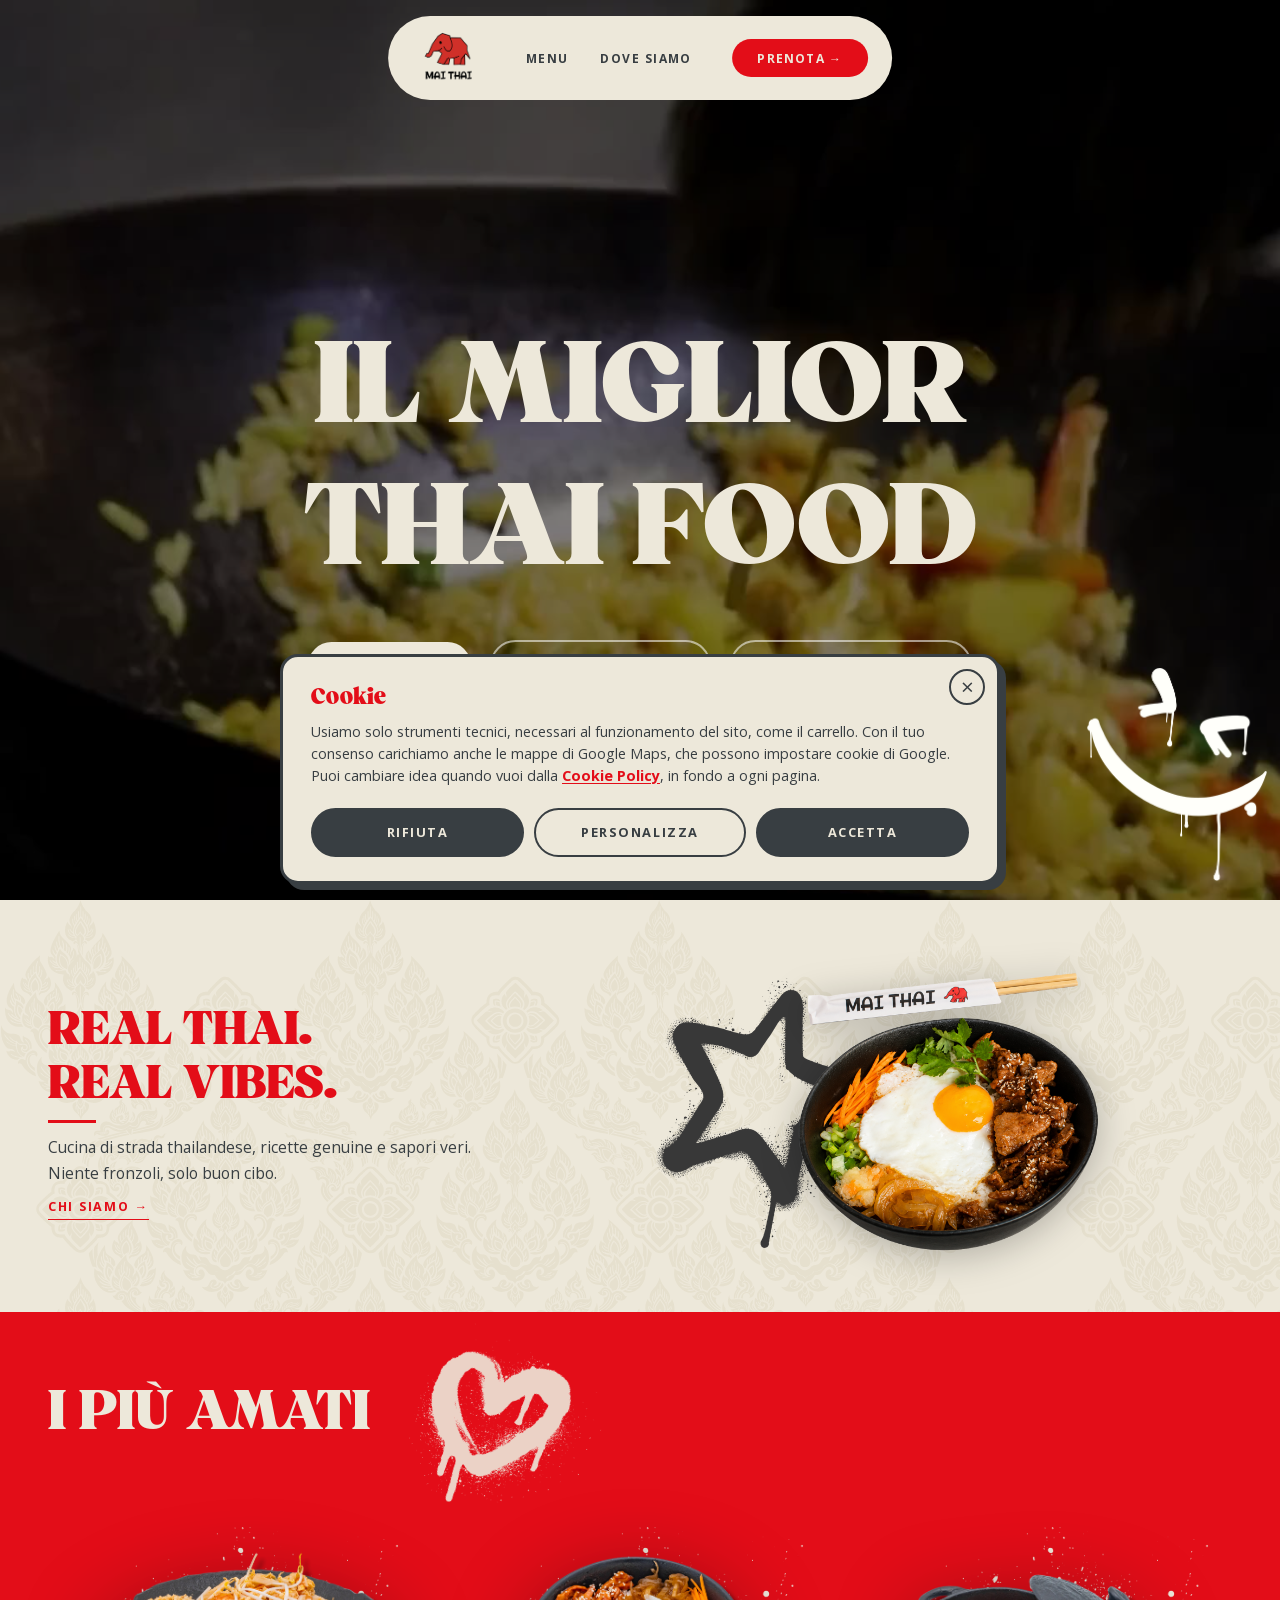
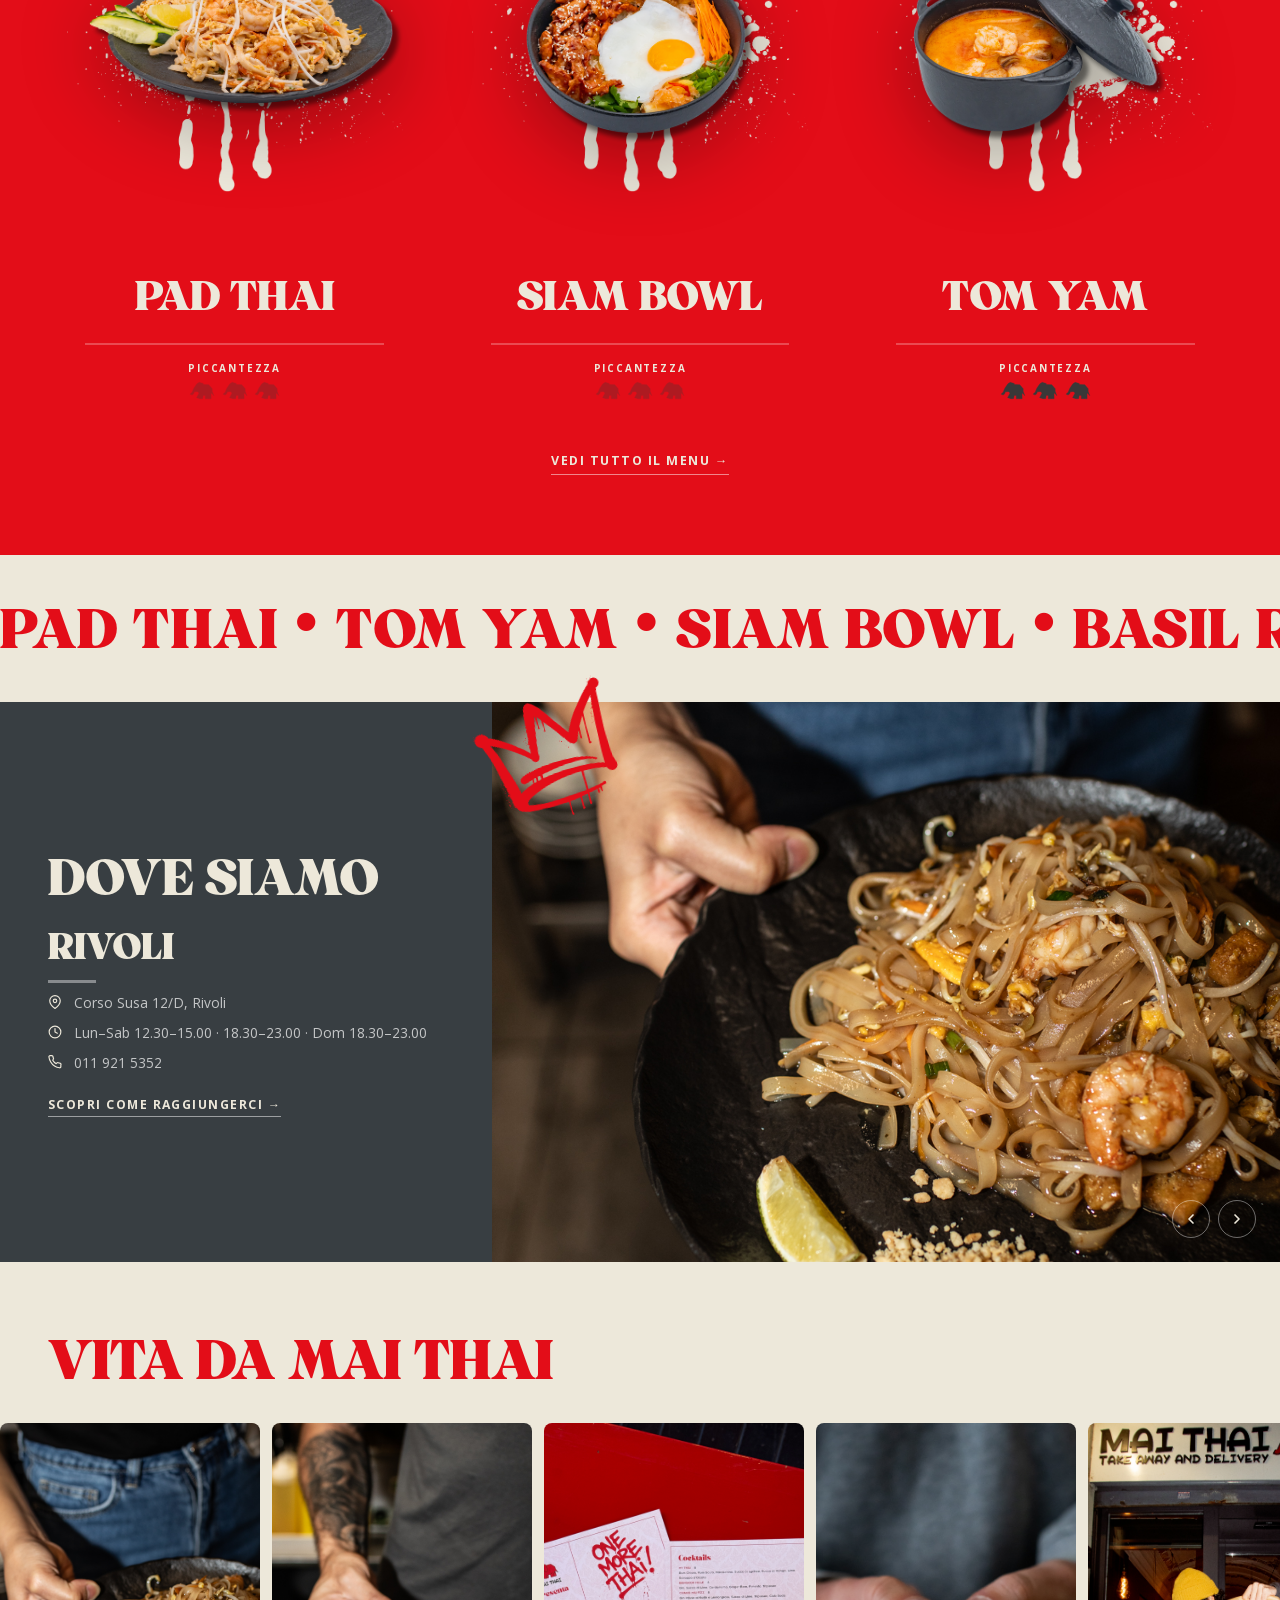
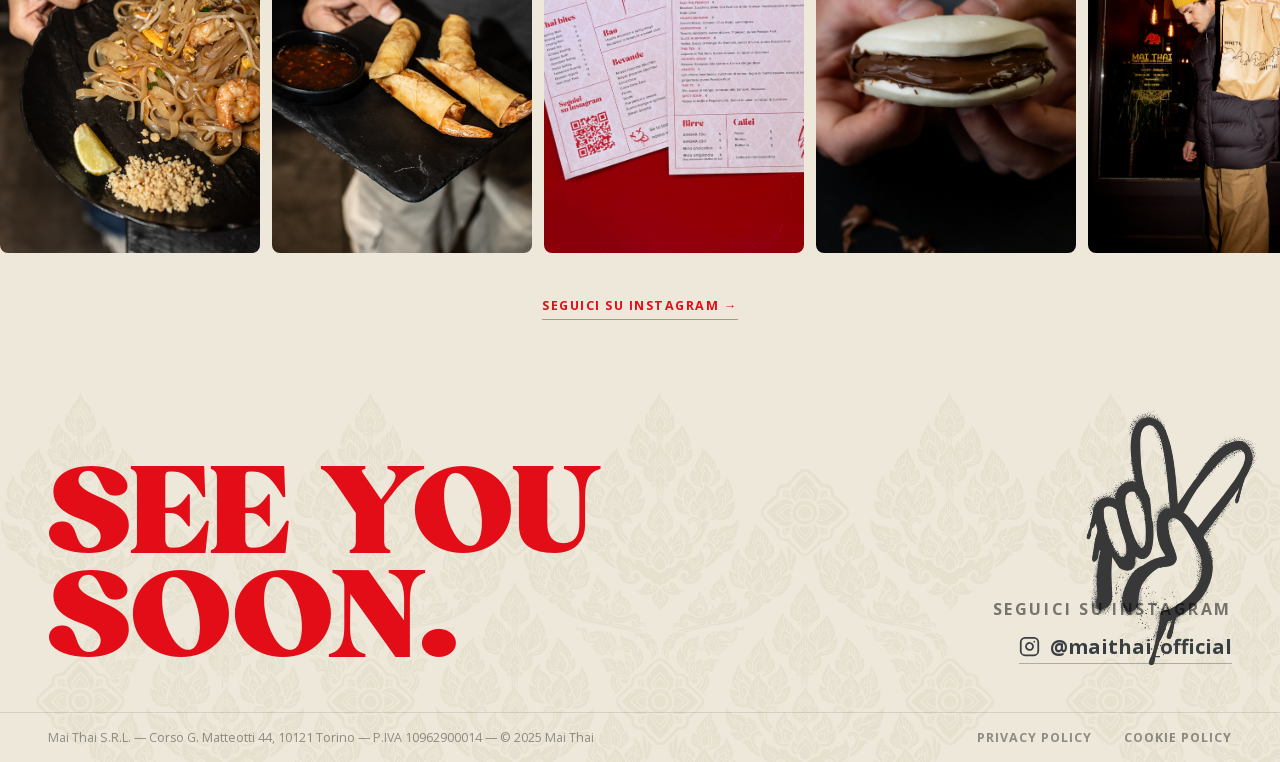
==== commit ca9a9ba6: "Pagina Cookie Policy, un solo link cookie nel footer - cookie-policy.html con il testo fornito dal c" ====
--- a/index.html
+++ b/index.html
@@ -416,9 +416,8 @@
     <div class="v3-footer__bottom">
       <p class="v3-footer__legal">Mai Thai S.R.L. &mdash; Corso G. Matteotti 44, 10121 Torino &mdash; P.IVA 10962900014 &mdash; &copy; 2025 Mai Thai</p>
       <div class="v3-footer__bottom-links">
-        <a href="#">Privacy Policy</a>
-        <a href="#">Cookie Policy</a>
-        <button type="button" data-preferenze-cookie>Preferenze cookie</button>
+        <a href="privacy.html">Privacy Policy</a>
+        <a href="cookie-policy.html">Cookie Policy</a>
       </div>
     </div>
 
--- a/css/cookie.css
+++ b/css/cookie.css
@@ -240,29 +240,11 @@
   outline-offset: 3px;
 }
 
-/* ---------- Link nel footer ---------- */
+/* ---------- Footer: i link vanno a capo su schermi stretti ---------- */
 
 .v3-footer__bottom-links {
   flex-wrap: wrap;
   justify-content: center;
-}
-
-.v3-footer__bottom-links button {
-  background: none;
-  border: 0;
-  padding: 0;
-  cursor: pointer;
-  font-family: 'Open Sans', sans-serif;
-  font-size: 0.78rem;
-  font-weight: 700;
-  letter-spacing: 0.08em;
-  text-transform: uppercase;
-  color: rgba(0, 0, 0, 0.4);
-  transition: color 0.2s;
-}
-
-.v3-footer__bottom-links button:hover {
-  color: #383E42;
 }
 
 /* ---------- Segnaposto mappe (pagina Dove siamo) ---------- */
